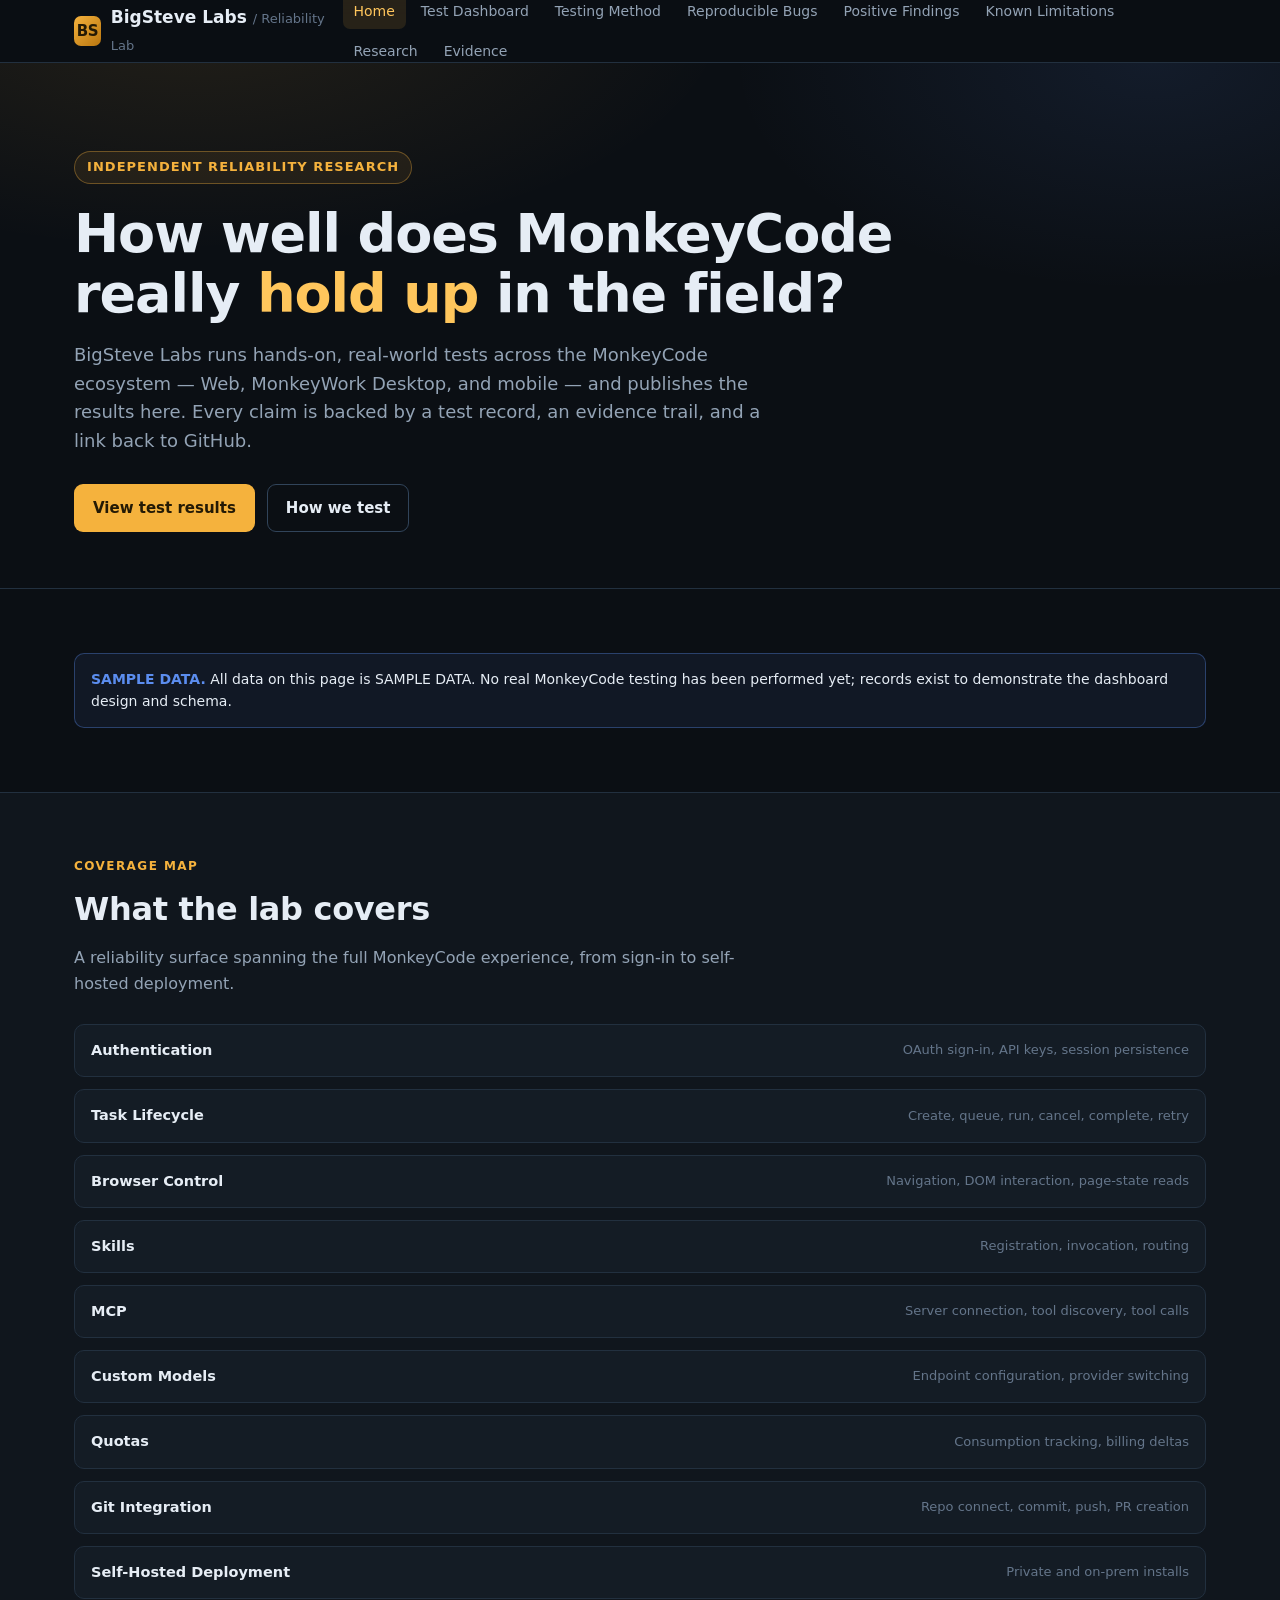
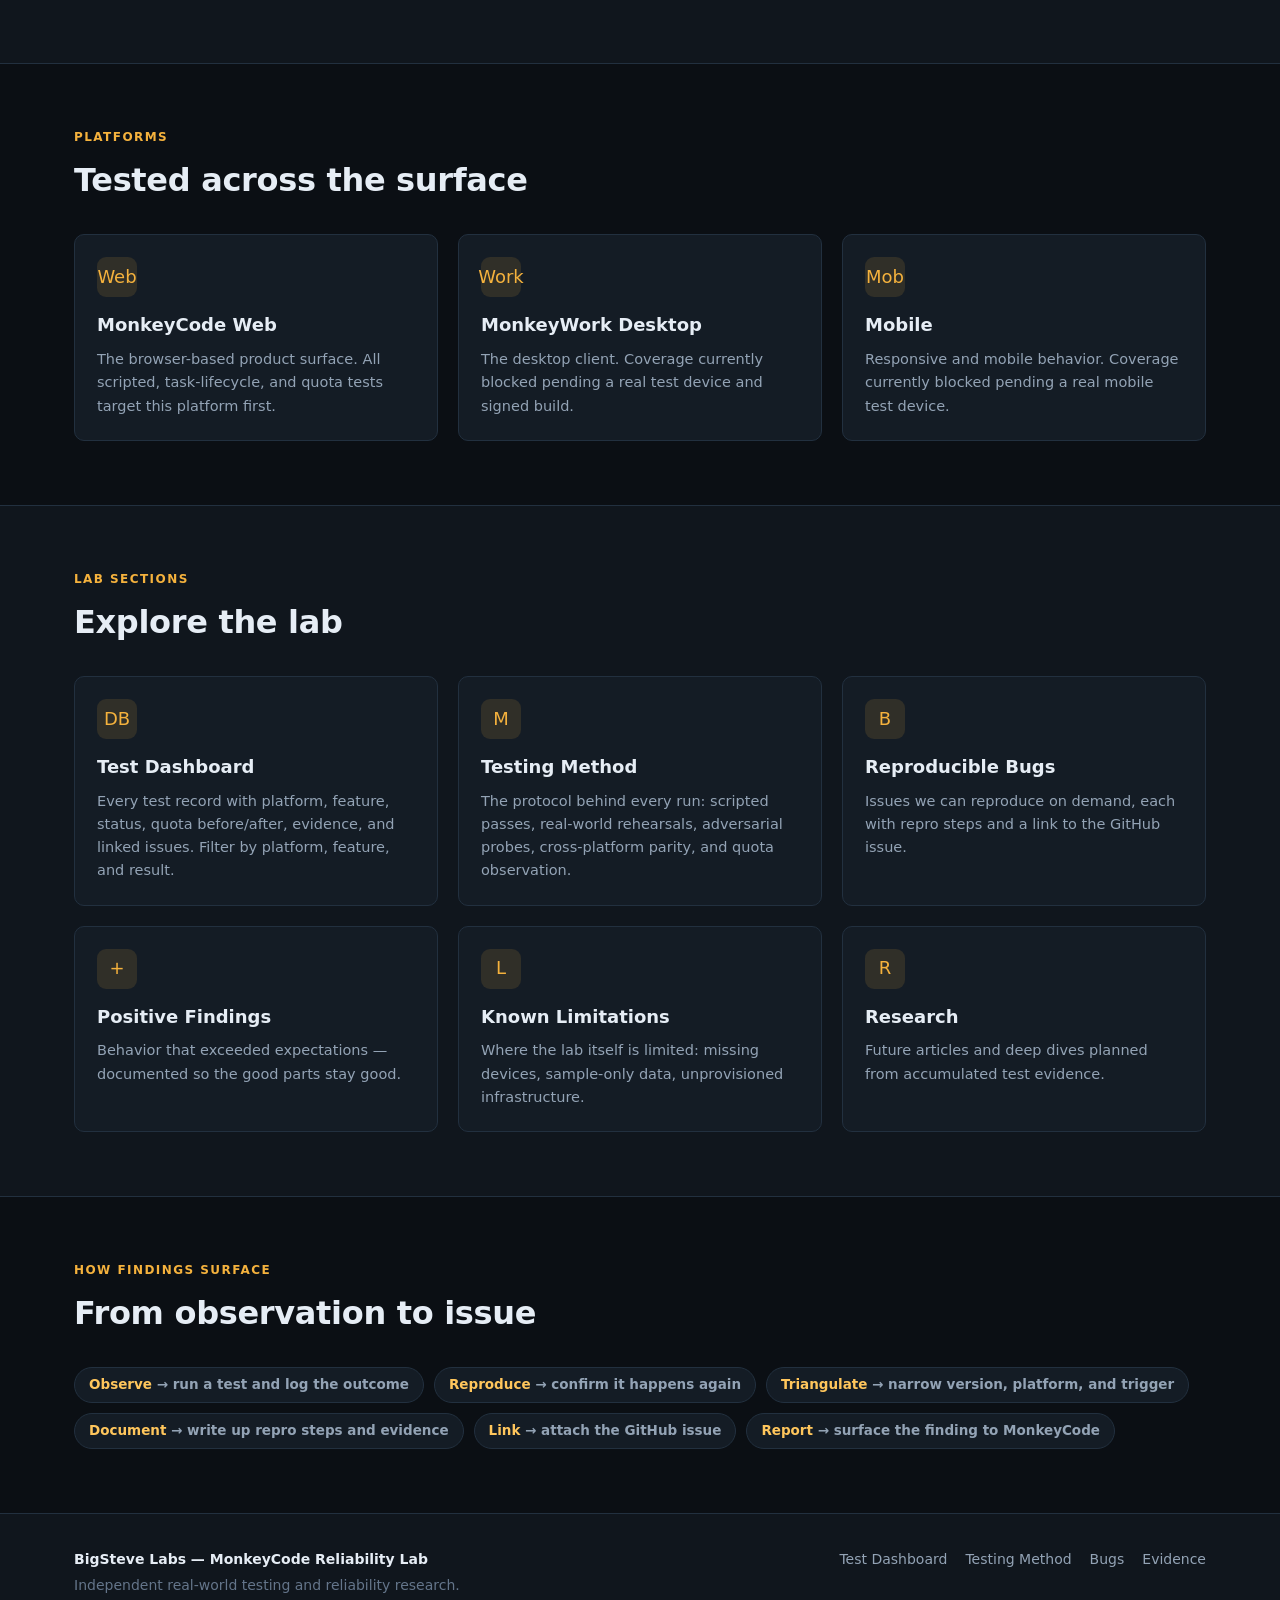
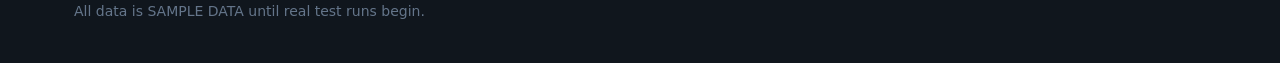
==== index.html @ b34874b9 "feat: add BigSteve Labs MonkeyCode reliability lab prototype Add the public-facing test dashboard do" ====
<!DOCTYPE html>
<html lang="en">
<head>
  <meta charset="UTF-8" />
  <meta name="viewport" content="width=device-width, initial-scale=1.0" />
  <title>BigSteve Labs — MonkeyCode Reliability Lab</title>
  <meta name="description" content="Independent real-world testing and reliability research for MonkeyCode by BigSteve Labs." />
  <link rel="icon" href="data:image/svg+xml,<svg xmlns='http://www.w3.org/2000/svg' viewBox='0 0 100 100'><rect width='100' height='100' rx='18' fill='%23f5b23d'/><text x='50' y='72' font-size='62' font-family='Arial' font-weight='bold' text-anchor='middle' fill='%23241a05'>BS</text></svg>" />
  <link rel="stylesheet" href="assets/css/style.css" />
  <script src="data/test-results.js"></script>
  <script src="assets/js/main.js"></script>
</head>
<body>

  <header class="topbar">
    <div class="topbar-inner">
      <a class="brand" href="index.html">
        <span class="brand-mark">BS</span>
        <span>BigSteve Labs <span class="brand-sub">/ Reliability Lab</span></span>
      </a>
      <button class="nav-toggle" aria-label="Toggle navigation">Menu</button>
      <nav class="nav">
        <a href="index.html" class="active">Home</a>
        <a href="dashboard.html">Test Dashboard</a>
        <a href="method.html">Testing Method</a>
        <a href="bugs.html">Reproducible Bugs</a>
        <a href="findings.html">Positive Findings</a>
        <a href="limitations.html">Known Limitations</a>
        <a href="research.html">Research</a>
        <a href="evidence.html">Evidence</a>
      </nav>
    </div>
  </header>

  <section class="hero">
    <div class="container">
      <span class="eyebrow">Independent reliability research</span>
      <h1>How well does MonkeyCode really <span class="hl">hold up</span> in the field?</h1>
      <p class="lede">
        BigSteve Labs runs hands-on, real-world tests across the MonkeyCode ecosystem —
        Web, MonkeyWork Desktop, and mobile — and publishes the results here.
        Every claim is backed by a test record, an evidence trail, and a link back to GitHub.
      </p>
      <div class="hero-actions">
        <a class="btn btn-primary" href="dashboard.html">View test results</a>
        <a class="btn btn-ghost" href="method.html">How we test</a>
      </div>
    </div>
  </section>

  <section class="section">
    <div class="container">
      <div data-sample-banner></div>
    </div>
  </section>

  <section class="section section-alt">
    <div class="container">
      <div class="section-head">
        <p class="section-kicker">Coverage map</p>
        <h2 class="section-title">What the lab covers</h2>
        <p class="section-desc">
          A reliability surface spanning the full MonkeyCode experience, from sign-in to
          self-hosted deployment.
        </p>
      </div>
      <ul class="feature-list">
        <li><span class="feat">Authentication</span><span class="cov">OAuth sign-in, API keys, session persistence</span></li>
        <li><span class="feat">Task Lifecycle</span><span class="cov">Create, queue, run, cancel, complete, retry</span></li>
        <li><span class="feat">Browser Control</span><span class="cov">Navigation, DOM interaction, page-state reads</span></li>
        <li><span class="feat">Skills</span><span class="cov">Registration, invocation, routing</span></li>
        <li><span class="feat">MCP</span><span class="cov">Server connection, tool discovery, tool calls</span></li>
        <li><span class="feat">Custom Models</span><span class="cov">Endpoint configuration, provider switching</span></li>
        <li><span class="feat">Quotas</span><span class="cov">Consumption tracking, billing deltas</span></li>
        <li><span class="feat">Git Integration</span><span class="cov">Repo connect, commit, push, PR creation</span></li>
        <li><span class="feat">Self-Hosted Deployment</span><span class="cov">Private and on-prem installs</span></li>
      </ul>
    </div>
  </section>

  <section class="section">
    <div class="container">
      <div class="section-head">
        <p class="section-kicker">Platforms</p>
        <h2 class="section-title">Tested across the surface</h2>
      </div>
      <div class="grid grid-3">
        <a class="card card-link" href="dashboard.html">
          <div class="card-icon">Web</div>
          <h3>MonkeyCode Web</h3>
          <p>The browser-based product surface. All scripted, task-lifecycle, and quota tests target this platform first.</p>
        </a>
        <a class="card card-link" href="dashboard.html">
          <div class="card-icon">Work</div>
          <h3>MonkeyWork Desktop</h3>
          <p>The desktop client. Coverage currently blocked pending a real test device and signed build.</p>
        </a>
        <a class="card card-link" href="dashboard.html">
          <div class="card-icon">Mob</div>
          <h3>Mobile</h3>
          <p>Responsive and mobile behavior. Coverage currently blocked pending a real mobile test device.</p>
        </a>
      </div>
    </div>
  </section>

  <section class="section section-alt">
    <div class="container">
      <div class="section-head">
        <p class="section-kicker">Lab sections</p>
        <h2 class="section-title">Explore the lab</h2>
      </div>
      <div class="grid grid-2">
        <a class="card card-link" href="dashboard.html">
          <div class="card-icon">DB</div>
          <h3>Test Dashboard</h3>
          <p>Every test record with platform, feature, status, quota before/after, evidence, and linked issues. Filter by platform, feature, and result.</p>
        </a>
        <a class="card card-link" href="method.html">
          <div class="card-icon">M</div>
          <h3>Testing Method</h3>
          <p>The protocol behind every run: scripted passes, real-world rehearsals, adversarial probes, cross-platform parity, and quota observation.</p>
        </a>
        <a class="card card-link" href="bugs.html">
          <div class="card-icon">B</div>
          <h3>Reproducible Bugs</h3>
          <p>Issues we can reproduce on demand, each with repro steps and a link to the GitHub issue.</p>
        </a>
        <a class="card card-link" href="findings.html">
          <div class="card-icon">+</div>
          <h3>Positive Findings</h3>
          <p>Behavior that exceeded expectations — documented so the good parts stay good.</p>
        </a>
        <a class="card card-link" href="limitations.html">
          <div class="card-icon">L</div>
          <h3>Known Limitations</h3>
          <p>Where the lab itself is limited: missing devices, sample-only data, unprovisioned infrastructure.</p>
        </a>
        <a class="card card-link" href="research.html">
          <div class="card-icon">R</div>
          <h3>Research</h3>
          <p>Future articles and deep dives planned from accumulated test evidence.</p>
        </a>
      </div>
    </div>
  </section>

  <section class="section">
    <div class="container">
      <div class="section-head">
        <p class="section-kicker">How findings surface</p>
        <h2 class="section-title">From observation to issue</h2>
      </div>
      <ol class="timeline">
        <li><b>Observe</b> &rarr; run a test and log the outcome</li>
        <li><b>Reproduce</b> &rarr; confirm it happens again</li>
        <li><b>Triangulate</b> &rarr; narrow version, platform, and trigger</li>
        <li><b>Document</b> &rarr; write up repro steps and evidence</li>
        <li><b>Link</b> &rarr; attach the GitHub issue</li>
        <li><b>Report</b> &rarr; surface the finding to MonkeyCode</li>
      </ol>
    </div>
  </section>

  <footer class="footer">
    <div class="container footer-inner">
      <div>
        <div class="labs">BigSteve Labs — MonkeyCode Reliability Lab</div>
        <div class="tagline">Independent real-world testing and reliability research.</div>
        <div class="tagline dim">All data is SAMPLE DATA until real test runs begin.</div>
      </div>
      <div class="links">
        <a href="dashboard.html">Test Dashboard</a>
        <a href="method.html">Testing Method</a>
        <a href="bugs.html">Bugs</a>
        <a href="evidence.html">Evidence</a>
      </div>
    </div>
  </footer>

</body>
</html>
---- assets/css/style.css ----
:root {
  --bg: #0b0f14;
  --bg-soft: #10161d;
  --bg-elev: #141c25;
  --bg-hover: #1a2430;
  --border: #22303f;
  --border-strong: #31445a;
  --text: #e6edf5;
  --text-muted: #93a3b5;
  --text-dim: #64758a;
  --accent: #f5b23d;
  --accent-strong: #ffc65c;
  --accent-ink: #241a05;
  --pass: #38c172;
  --fail: #e14d4d;
  --blocked: #d99a26;
  --sample: #5b8def;
  --info: #4aa3e8;
  --font: "Inter", "Segoe UI", system-ui, -apple-system, "Helvetica Neue", Arial, sans-serif;
  --mono: "JetBrains Mono", "SFMono-Regular", Consolas, "Liberation Mono", Menlo, monospace;
  --radius: 10px;
  --radius-sm: 6px;
  --shadow: 0 6px 24px rgba(0, 0, 0, 0.35);
  --maxw: 1180px;
}

* { box-sizing: border-box; }

html { scroll-behavior: smooth; }

body {
  margin: 0;
  background: var(--bg);
  color: var(--text);
  font-family: var(--font);
  font-size: 16px;
  line-height: 1.6;
  -webkit-font-smoothing: antialiased;
}

a { color: var(--accent-strong); text-decoration: none; }
a:hover { text-decoration: underline; }

.container { max-width: var(--maxw); margin: 0 auto; padding: 0 24px; }

/* ---------- Top bar ---------- */
.topbar {
  position: sticky;
  top: 0;
  z-index: 50;
  background: rgba(11, 15, 20, 0.92);
  backdrop-filter: blur(8px);
  border-bottom: 1px solid var(--border);
}

.topbar-inner {
  max-width: var(--maxw);
  margin: 0 auto;
  padding: 0 24px;
  height: 62px;
  display: flex;
  align-items: center;
  justify-content: space-between;
  gap: 16px;
}

.brand { display: flex; align-items: center; gap: 10px; font-weight: 700; font-size: 17px; color: var(--text); }
.brand:hover { text-decoration: none; }

.brand-mark {
  width: 30px; height: 30px; border-radius: 7px;
  background: linear-gradient(135deg, var(--accent), #b9760f);
  color: var(--accent-ink);
  display: inline-flex; align-items: center; justify-content: center;
  font-weight: 800; font-size: 15px; letter-spacing: -0.5px;
}

.brand-sub { color: var(--text-dim); font-weight: 500; font-size: 13px; }

.nav { display: flex; gap: 4px; flex-wrap: wrap; align-items: center; }

.nav a {
  color: var(--text-muted);
  font-size: 14px;
  font-weight: 500;
  padding: 7px 11px;
  border-radius: 7px;
  transition: background 0.15s, color 0.15s;
}
.nav a:hover { color: var(--text); background: var(--bg-hover); text-decoration: none; }
.nav a.active { color: var(--accent-strong); background: rgba(245, 178, 61, 0.12); }

.nav-toggle {
  display: none;
  background: none; border: 1px solid var(--border); color: var(--text);
  border-radius: 7px; padding: 6px 10px; font-size: 16px; cursor: pointer;
}

/* ---------- Hero ---------- */
.hero {
  padding: 88px 0 56px;
  border-bottom: 1px solid var(--border);
  background:
    radial-gradient(900px 400px at 15% -10%, rgba(245, 178, 61, 0.10), transparent 60%),
    radial-gradient(700px 380px at 90% 0%, rgba(91, 141, 239, 0.10), transparent 60%);
}

.hero .eyebrow {
  display: inline-flex; align-items: center; gap: 8px;
  font-size: 13px; font-weight: 600; letter-spacing: 0.08em; text-transform: uppercase;
  color: var(--accent); border: 1px solid rgba(245, 178, 61, 0.35);
  padding: 5px 12px; border-radius: 999px; background: rgba(245, 178, 61, 0.08);
}

.hero h1 {
  font-size: clamp(34px, 5vw, 54px);
  line-height: 1.12;
  margin: 20px 0 16px;
  font-weight: 800;
  letter-spacing: -0.02em;
  max-width: 22ch;
}

.hero h1 .hl { color: var(--accent-strong); }

.hero p.lede {
  font-size: 18px;
  color: var(--text-muted);
  max-width: 62ch;
  margin: 0 0 28px;
}

.hero-actions { display: flex; gap: 12px; flex-wrap: wrap; align-items: center; }

/* ---------- Buttons ---------- */
.btn {
  display: inline-flex; align-items: center; gap: 8px;
  font-family: var(--font); font-size: 15px; font-weight: 600;
  padding: 11px 18px; border-radius: 9px; cursor: pointer;
  border: 1px solid transparent; transition: all 0.15s;
}
.btn-primary { background: var(--accent); color: var(--accent-ink); }
.btn-primary:hover { background: var(--accent-strong); text-decoration: none; }
.btn-ghost { background: transparent; color: var(--text); border-color: var(--border-strong); }
.btn-ghost:hover { border-color: var(--accent); color: var(--accent-strong); text-decoration: none; background: rgba(245, 178, 61, 0.06); }

/* ---------- Sections ---------- */
.section { padding: 64px 0; }
.section-alt { background: var(--bg-soft); border-top: 1px solid var(--border); border-bottom: 1px solid var(--border); }

.section-head { margin-bottom: 28px; }
.section-kicker {
  font-size: 12px; font-weight: 700; letter-spacing: 0.12em; text-transform: uppercase;
  color: var(--accent); margin: 0 0 8px;
}
.section-title { font-size: clamp(24px, 3vw, 32px); margin: 0 0 10px; letter-spacing: -0.01em; }
.section-desc { color: var(--text-muted); margin: 0; max-width: 70ch; }

/* ---------- Grids ---------- */
.grid { display: grid; gap: 20px; }
.grid-2 { grid-template-columns: repeat(auto-fit, minmax(300px, 1fr)); }
.grid-3 { grid-template-columns: repeat(auto-fit, minmax(240px, 1fr)); }
.grid-4 { grid-template-columns: repeat(auto-fit, minmax(200px, 1fr)); }

/* ---------- Cards ---------- */
.card {
  background: var(--bg-elev);
  border: 1px solid var(--border);
  border-radius: var(--radius);
  padding: 22px;
  transition: border-color 0.15s, transform 0.15s;
}
.card:hover { border-color: var(--border-strong); }
.card-link { display: block; color: inherit; }
.card-link:hover { text-decoration: none; border-color: var(--accent); transform: translateY(-2px); }

.card h3 { margin: 0 0 8px; font-size: 18px; }
.card p { margin: 0; color: var(--text-muted); font-size: 14.5px; }

.card-icon {
  width: 40px; height: 40px; border-radius: 9px; margin-bottom: 14px;
  display: flex; align-items: center; justify-content: center;
  font-size: 18px; background: rgba(245, 178, 61, 0.12); color: var(--accent);
}

/* ---------- Stat strip ---------- */
.stats { display: grid; grid-template-columns: repeat(auto-fit, minmax(150px, 1fr)); gap: 16px; }
.stat {
  background: var(--bg-elev); border: 1px solid var(--border); border-radius: var(--radius);
  padding: 18px 20px;
}
.stat .value { font-size: 28px; font-weight: 800; letter-spacing: -0.02em; }
.stat .label { color: var(--text-dim); font-size: 13px; margin-top: 2px; }
.stat .value.pass { color: var(--pass); }
.stat .value.fail { color: var(--fail); }
.stat .value.blocked { color: var(--blocked); }

/* ---------- Badges ---------- */
.badge {
  display: inline-flex; align-items: center; gap: 6px;
  font-size: 12px; font-weight: 700; letter-spacing: 0.02em;
  padding: 3px 9px; border-radius: 999px; border: 1px solid transparent;
  white-space: nowrap;
}
.badge-pass { color: var(--pass); background: rgba(56, 193, 114, 0.12); border-color: rgba(56, 193, 114, 0.35); }
.badge-fail { color: var(--fail); background: rgba(225, 77, 77, 0.12); border-color: rgba(225, 77, 77, 0.35); }
.badge-blocked { color: var(--blocked); background: rgba(217, 154, 38, 0.12); border-color: rgba(217, 154, 38, 0.35); }
.badge-sample { color: var(--sample); background: rgba(91, 141, 239, 0.10); border-color: rgba(91, 141, 239, 0.40); }
.badge-muted { color: var(--text-muted); background: var(--bg-hover); border-color: var(--border); }
.badge-planned { color: var(--info); background: rgba(74, 163, 232, 0.12); border-color: rgba(74, 163, 232, 0.35); }
.badge-unconfirmed { color: var(--blocked); background: rgba(217, 154, 38, 0.10); border-color: rgba(217, 154, 38, 0.35); }

.chip {
  display: inline-block; font-size: 12.5px; font-weight: 500; color: var(--text-muted);
  background: var(--bg-hover); border: 1px solid var(--border); border-radius: 999px;
  padding: 2px 10px;
}

/* ---------- Alerts / banners ---------- */
.banner {
  display: flex; gap: 12px; align-items: flex-start;
  background: rgba(91, 141, 239, 0.08);
  border: 1px solid rgba(91, 141, 239, 0.35);
  color: var(--text);
  border-radius: var(--radius);
  padding: 14px 16px;
  font-size: 14px;
}
.banner strong { color: var(--sample); }
.banner.warn { background: rgba(217, 154, 38, 0.08); border-color: rgba(217, 154, 38, 0.4); }
.banner.warn strong { color: var(--blocked); }

/* ---------- Table ---------- */
.table-wrap { overflow-x: auto; border: 1px solid var(--border); border-radius: var(--radius); background: var(--bg-elev); }
table { width: 100%; border-collapse: collapse; font-size: 14px; min-width: 760px; }
th {
  text-align: left; font-size: 12px; text-transform: uppercase; letter-spacing: 0.06em;
  color: var(--text-dim); padding: 12px 14px; border-bottom: 1px solid var(--border); background: var(--bg-soft);
  white-space: nowrap;
}
td { padding: 12px 14px; border-bottom: 1px solid var(--border); vertical-align: top; }
tr:last-child td { border-bottom: none; }
tr:hover td { background: rgba(255, 255, 255, 0.015); }
td.mono { font-family: var(--mono); font-size: 13px; }

/* ---------- Filters ---------- */
.filters {
  display: flex; flex-wrap: wrap; gap: 14px; align-items: flex-end;
  padding: 18px; border: 1px solid var(--border); border-radius: var(--radius);
  background: var(--bg-elev); margin-bottom: 22px;
}
.filter-group { display: flex; flex-direction: column; gap: 6px; min-width: 170px; }
.filter-group label { font-size: 12px; font-weight: 600; letter-spacing: 0.05em; text-transform: uppercase; color: var(--text-dim); }
select, input[type="search"] {
  font-family: var(--font); font-size: 14px; color: var(--text);
  background: var(--bg); border: 1px solid var(--border-strong); border-radius: 8px;
  padding: 9px 11px; outline: none; width: 100%;
}
select:focus, input[type="search"]:focus { border-color: var(--accent); }
.filter-reset {
  margin-left: auto; background: none; border: 1px solid var(--border-strong); color: var(--text-muted);
  border-radius: 8px; padding: 9px 14px; font-size: 14px; cursor: pointer;
}
.filter-reset:hover { color: var(--text); border-color: var(--accent); }

.results-meta { display: flex; justify-content: space-between; align-items: center; flex-wrap: wrap; gap: 10px; margin-bottom: 14px; color: var(--text-dim); font-size: 14px; }

/* ---------- Record cards (dashboard) ---------- */
.record-list { display: grid; gap: 16px; }
.record {
  background: var(--bg-elev); border: 1px solid var(--border); border-radius: var(--radius);
  padding: 18px 20px;
}
.record-head { display: flex; align-items: flex-start; justify-content: space-between; gap: 14px; flex-wrap: wrap; margin-bottom: 12px; }
.record-title { display: flex; align-items: center; gap: 10px; flex-wrap: wrap; }
.record-title .id { font-family: var(--mono); color: var(--text-dim); font-size: 13px; }
.record-title h3 { margin: 0; font-size: 16px; }
.record-meta { display: flex; flex-wrap: wrap; gap: 8px; margin-bottom: 12px; }
.record-fields { display: grid; grid-template-columns: repeat(auto-fit, minmax(220px, 1fr)); gap: 12px 18px; }
.field .k { font-size: 11px; font-weight: 700; letter-spacing: 0.06em; text-transform: uppercase; color: var(--text-dim); margin-bottom: 2px; }
.field .v { font-size: 14px; color: var(--text); }
.field .v.muted { color: var(--text-muted); font-style: italic; }
.field .v.mono { font-family: var(--mono); font-size: 13px; }
.record-notes { margin-top: 14px; padding-top: 12px; border-top: 1px dashed var(--border); color: var(--text-muted); font-size: 13.5px; }

/* ---------- Method list ---------- */
.method { display: flex; gap: 18px; padding: 22px; border: 1px solid var(--border); border-radius: var(--radius); background: var(--bg-elev); }
.method .num { font-family: var(--mono); color: var(--accent); font-weight: 700; font-size: 15px; min-width: 44px; }
.method h3 { margin: 0 0 6px; font-size: 18px; }
.method .summary { color: var(--text-muted); margin: 0 0 12px; }
.method ol { margin: 0; padding-left: 20px; color: var(--text-muted); font-size: 14px; }
.method ol li { margin-bottom: 4px; }

/* ---------- Timeline ---------- */
.timeline { list-style: none; margin: 0; padding: 0; display: flex; flex-wrap: wrap; gap: 10px; }
.timeline li {
  background: var(--bg-elev); border: 1px solid var(--border); border-radius: 999px;
  padding: 6px 14px; font-size: 13.5px; font-weight: 600; color: var(--text-muted);
}
.timeline li b { color: var(--accent-strong); font-weight: 700; }

/* ---------- Empty state ---------- */
.empty {
  text-align: center; padding: 48px 24px; border: 1px dashed var(--border-strong);
  border-radius: var(--radius); color: var(--text-muted);
}
.empty h3 { color: var(--text); margin: 0 0 6px; }
.empty p { margin: 0 0 16px; max-width: 52ch; margin-inline: auto; }

/* ---------- Feature list ---------- */
.feature-list { list-style: none; margin: 0; padding: 0; display: grid; gap: 12px; }
.feature-list li {
  display: flex; justify-content: space-between; align-items: center; gap: 12px;
  padding: 14px 16px; background: var(--bg-elev); border: 1px solid var(--border);
  border-radius: var(--radius); font-size: 14.5px;
}
.feature-list .feat { font-weight: 600; }
.feature-list .cov { color: var(--text-dim); font-size: 13px; }

/* ---------- Placeholder tiles ---------- */
.ph-tile {
  border: 1px dashed var(--border-strong); border-radius: var(--radius);
  background: var(--bg-soft); padding: 22px;
  min-height: 150px; display: flex; flex-direction: column; gap: 8px;
  color: var(--text-muted);
}
.ph-tile .ph-badge { align-self: flex-start; }
.ph-tile h4 { margin: 0; color: var(--text); font-size: 16px; }
.ph-tile p { margin: 0; font-size: 14px; }

/* ---------- Footer ---------- */
.footer {
  border-top: 1px solid var(--border); background: var(--bg-soft);
  padding: 34px 0 40px; color: var(--text-dim); font-size: 14px;
}
.footer-inner { display: flex; justify-content: space-between; gap: 20px; flex-wrap: wrap; }
.footer .labs { font-weight: 700; color: var(--text); }
.footer .tagline { margin-top: 4px; }
.footer .links { display: flex; gap: 18px; flex-wrap: wrap; }
.footer .links a { color: var(--text-muted); }
.footer .links a:hover { color: var(--text); }

/* ---------- Page header ---------- */
.page-head { padding: 56px 0 36px; border-bottom: 1px solid var(--border); }
.page-head h1 { font-size: clamp(28px, 4vw, 40px); margin: 10px 0 12px; letter-spacing: -0.02em; }
.page-head p { color: var(--text-muted); max-width: 70ch; margin: 0; }

.crumbs { display: flex; gap: 8px; font-size: 13px; color: var(--text-dim); }
.crumbs a { color: var(--text-dim); }
.crumbs a:hover { color: var(--accent-strong); }

/* ---------- Misc ---------- */
.mono { font-family: var(--mono); }
.muted { color: var(--text-muted); }
.dim { color: var(--text-dim); }
.hidden { display: none !important; }
.mt-0 { margin-top: 0; }
.stack { display: flex; flex-direction: column; gap: 14px; }

@media (max-width: 900px) {
  .nav { position: fixed; top: 62px; left: 0; right: 0; background: var(--bg); border-bottom: 1px solid var(--border); flex-direction: column; align-items: stretch; padding: 12px 20px; gap: 4px; display: none; }
  .nav.open { display: flex; }
  .nav-toggle { display: inline-flex; }
  .hero { padding: 56px 0 40px; }
  .section { padding: 44px 0; }
}
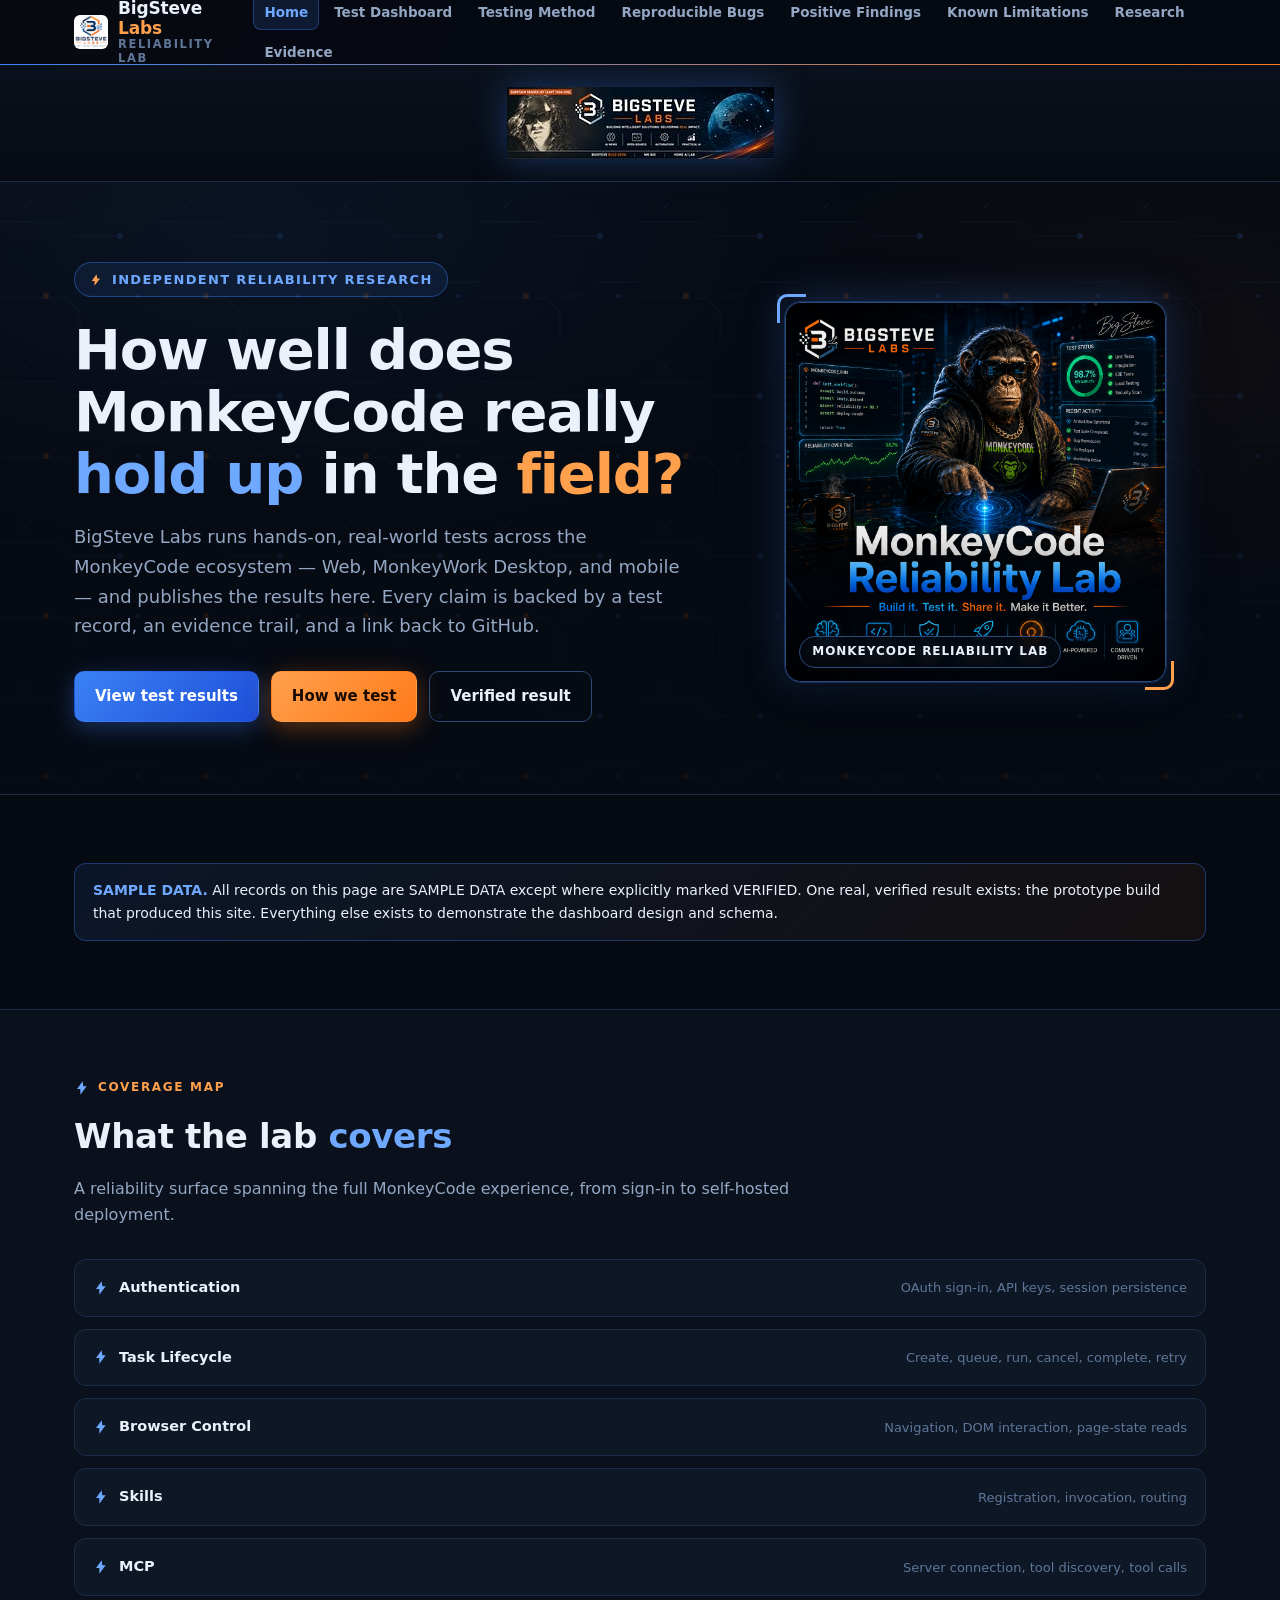
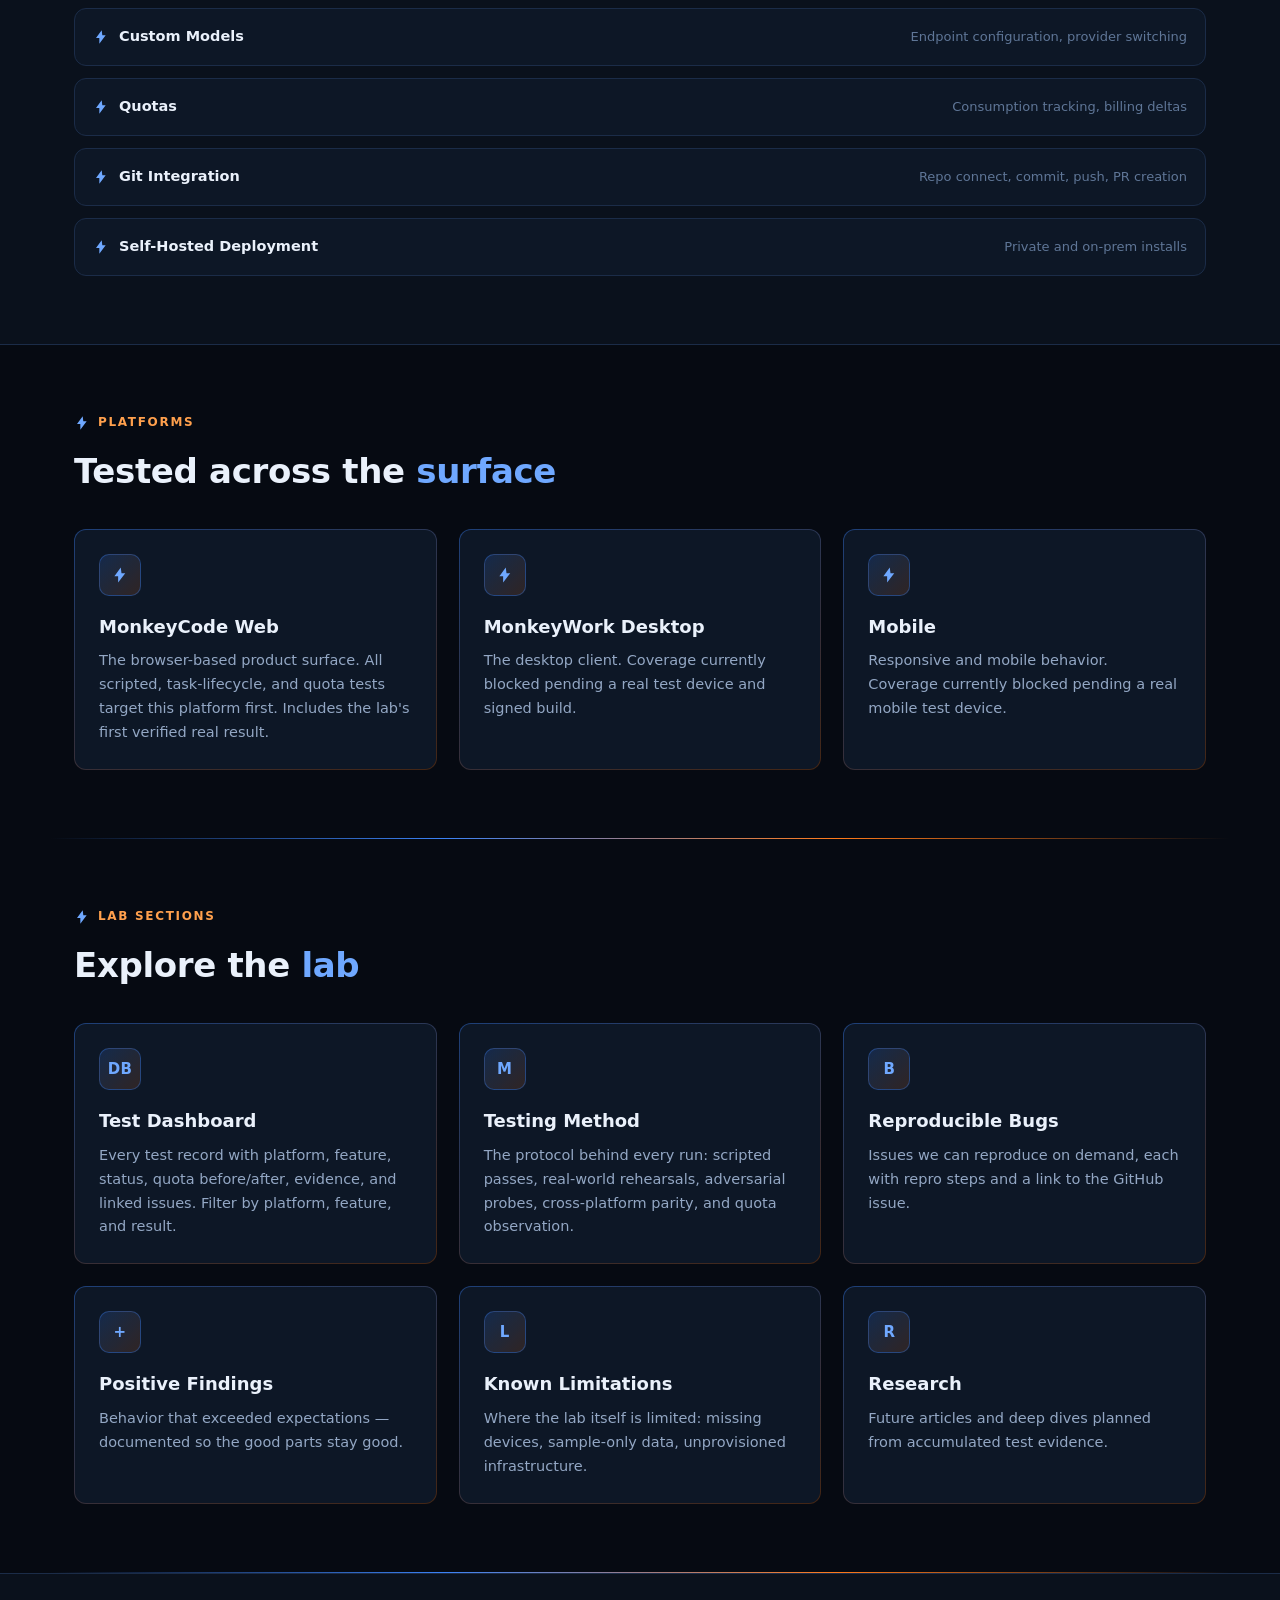
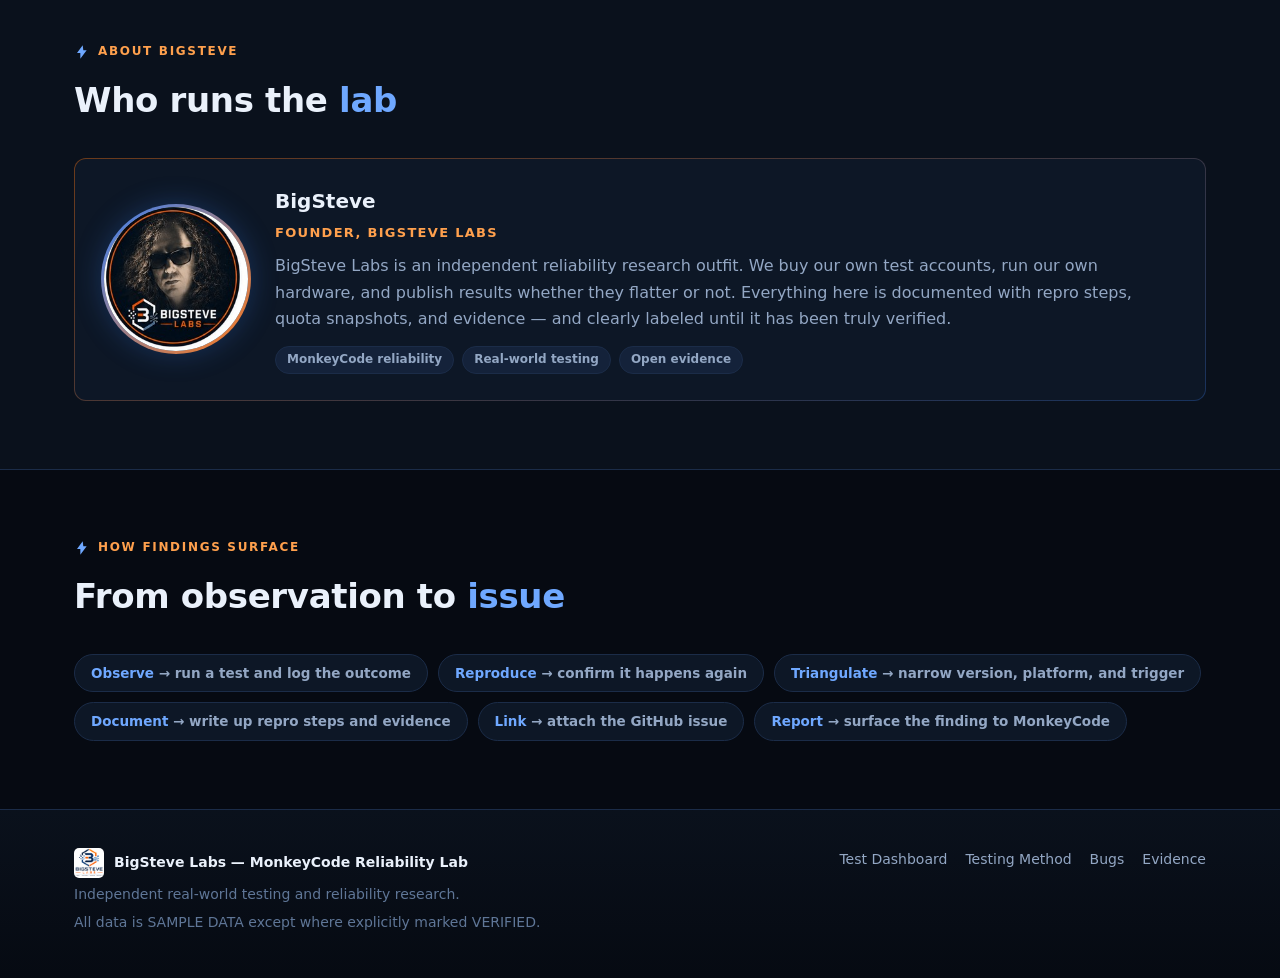
==== commit 5eb0f76b: "feat: premium BigSteve Labs x MonkeyCode branded redesign Redesign the reliability lab around the Bi" ====
--- a/index.html
+++ b/index.html
@@ -5,7 +5,7 @@
   <meta name="viewport" content="width=device-width, initial-scale=1.0" />
   <title>BigSteve Labs — MonkeyCode Reliability Lab</title>
   <meta name="description" content="Independent real-world testing and reliability research for MonkeyCode by BigSteve Labs." />
-  <link rel="icon" href="data:image/svg+xml,<svg xmlns='http://www.w3.org/2000/svg' viewBox='0 0 100 100'><rect width='100' height='100' rx='18' fill='%23f5b23d'/><text x='50' y='72' font-size='62' font-family='Arial' font-weight='bold' text-anchor='middle' fill='%23241a05'>BS</text></svg>" />
+  <link rel="icon" href="assets/images/pic%205.png" />
   <link rel="stylesheet" href="assets/css/style.css" />
   <script src="data/test-results.js"></script>
   <script src="assets/js/main.js"></script>
@@ -15,8 +15,11 @@
   <header class="topbar">
     <div class="topbar-inner">
       <a class="brand" href="index.html">
-        <span class="brand-mark">BS</span>
-        <span>BigSteve Labs <span class="brand-sub">/ Reliability Lab</span></span>
+        <img class="brand-logo" src="assets/images/pic%205.png" alt="BigSteve Labs logo" />
+        <span class="brand-name">
+          <span class="l1">BigSteve <em>Labs</em></span>
+          <span class="l2">Reliability Lab</span>
+        </span>
       </a>
       <button class="nav-toggle" aria-label="Toggle navigation">Menu</button>
       <nav class="nav">
@@ -32,19 +35,30 @@
     </div>
   </header>
 
+  <section class="banner-strip">
+    <img src="assets/images/pic%206.jpg" alt="BigSteve Labs banner" />
+  </section>
+
   <section class="hero">
-    <div class="container">
-      <span class="eyebrow">Independent reliability research</span>
-      <h1>How well does MonkeyCode really <span class="hl">hold up</span> in the field?</h1>
-      <p class="lede">
-        BigSteve Labs runs hands-on, real-world tests across the MonkeyCode ecosystem —
-        Web, MonkeyWork Desktop, and mobile — and publishes the results here.
-        Every claim is backed by a test record, an evidence trail, and a link back to GitHub.
-      </p>
-      <div class="hero-actions">
-        <a class="btn btn-primary" href="dashboard.html">View test results</a>
-        <a class="btn btn-ghost" href="method.html">How we test</a>
-      </div>
+    <div class="container hero-split">
+      <div>
+        <span class="eyebrow"><svg class="bolt" viewBox="0 0 24 24" aria-hidden="true"><path d="M13 2 4.5 13.5h5L9.5 22 19 9.5h-5L13 2Z"/></svg> Independent reliability research</span>
+        <h1>How well does MonkeyCode really <span class="hl">hold up</span> in the <span class="hl2">field?</span></h1>
+        <p class="lede">
+          BigSteve Labs runs hands-on, real-world tests across the MonkeyCode ecosystem —
+          Web, MonkeyWork Desktop, and mobile — and publishes the results here.
+          Every claim is backed by a test record, an evidence trail, and a link back to GitHub.
+        </p>
+        <div class="hero-actions">
+          <a class="btn btn-primary" href="dashboard.html">View test results</a>
+          <a class="btn btn-orange" href="method.html">How we test</a>
+          <a class="btn btn-ghost" href="findings.html">Verified result</a>
+        </div>
+      </div>
+      <figure class="hero-visual">
+        <img src="assets/images/pic%202.png" alt="MonkeyCode Reliability Lab hero artwork" />
+        <figcaption>MonkeyCode Reliability Lab</figcaption>
+      </figure>
     </div>
   </section>
 
@@ -57,23 +71,23 @@
   <section class="section section-alt">
     <div class="container">
       <div class="section-head">
-        <p class="section-kicker">Coverage map</p>
-        <h2 class="section-title">What the lab covers</h2>
+        <p class="section-kicker"><svg class="bolt" viewBox="0 0 24 24" aria-hidden="true"><path d="M13 2 4.5 13.5h5L9.5 22 19 9.5h-5L13 2Z"/></svg> Coverage map</p>
+        <h2 class="section-title">What the lab <span class="accent">covers</span></h2>
         <p class="section-desc">
           A reliability surface spanning the full MonkeyCode experience, from sign-in to
           self-hosted deployment.
         </p>
       </div>
       <ul class="feature-list">
-        <li><span class="feat">Authentication</span><span class="cov">OAuth sign-in, API keys, session persistence</span></li>
-        <li><span class="feat">Task Lifecycle</span><span class="cov">Create, queue, run, cancel, complete, retry</span></li>
-        <li><span class="feat">Browser Control</span><span class="cov">Navigation, DOM interaction, page-state reads</span></li>
-        <li><span class="feat">Skills</span><span class="cov">Registration, invocation, routing</span></li>
-        <li><span class="feat">MCP</span><span class="cov">Server connection, tool discovery, tool calls</span></li>
-        <li><span class="feat">Custom Models</span><span class="cov">Endpoint configuration, provider switching</span></li>
-        <li><span class="feat">Quotas</span><span class="cov">Consumption tracking, billing deltas</span></li>
-        <li><span class="feat">Git Integration</span><span class="cov">Repo connect, commit, push, PR creation</span></li>
-        <li><span class="feat">Self-Hosted Deployment</span><span class="cov">Private and on-prem installs</span></li>
+        <li><span class="feat"><svg class="bolt" viewBox="0 0 24 24" aria-hidden="true"><path d="M13 2 4.5 13.5h5L9.5 22 19 9.5h-5L13 2Z"/></svg>Authentication</span><span class="cov">OAuth sign-in, API keys, session persistence</span></li>
+        <li><span class="feat"><svg class="bolt" viewBox="0 0 24 24" aria-hidden="true"><path d="M13 2 4.5 13.5h5L9.5 22 19 9.5h-5L13 2Z"/></svg>Task Lifecycle</span><span class="cov">Create, queue, run, cancel, complete, retry</span></li>
+        <li><span class="feat"><svg class="bolt" viewBox="0 0 24 24" aria-hidden="true"><path d="M13 2 4.5 13.5h5L9.5 22 19 9.5h-5L13 2Z"/></svg>Browser Control</span><span class="cov">Navigation, DOM interaction, page-state reads</span></li>
+        <li><span class="feat"><svg class="bolt" viewBox="0 0 24 24" aria-hidden="true"><path d="M13 2 4.5 13.5h5L9.5 22 19 9.5h-5L13 2Z"/></svg>Skills</span><span class="cov">Registration, invocation, routing</span></li>
+        <li><span class="feat"><svg class="bolt" viewBox="0 0 24 24" aria-hidden="true"><path d="M13 2 4.5 13.5h5L9.5 22 19 9.5h-5L13 2Z"/></svg>MCP</span><span class="cov">Server connection, tool discovery, tool calls</span></li>
+        <li><span class="feat"><svg class="bolt" viewBox="0 0 24 24" aria-hidden="true"><path d="M13 2 4.5 13.5h5L9.5 22 19 9.5h-5L13 2Z"/></svg>Custom Models</span><span class="cov">Endpoint configuration, provider switching</span></li>
+        <li><span class="feat"><svg class="bolt" viewBox="0 0 24 24" aria-hidden="true"><path d="M13 2 4.5 13.5h5L9.5 22 19 9.5h-5L13 2Z"/></svg>Quotas</span><span class="cov">Consumption tracking, billing deltas</span></li>
+        <li><span class="feat"><svg class="bolt" viewBox="0 0 24 24" aria-hidden="true"><path d="M13 2 4.5 13.5h5L9.5 22 19 9.5h-5L13 2Z"/></svg>Git Integration</span><span class="cov">Repo connect, commit, push, PR creation</span></li>
+        <li><span class="feat"><svg class="bolt" viewBox="0 0 24 24" aria-hidden="true"><path d="M13 2 4.5 13.5h5L9.5 22 19 9.5h-5L13 2Z"/></svg>Self-Hosted Deployment</span><span class="cov">Private and on-prem installs</span></li>
       </ul>
     </div>
   </section>
@@ -81,22 +95,22 @@
   <section class="section">
     <div class="container">
       <div class="section-head">
-        <p class="section-kicker">Platforms</p>
-        <h2 class="section-title">Tested across the surface</h2>
+        <p class="section-kicker"><svg class="bolt" viewBox="0 0 24 24" aria-hidden="true"><path d="M13 2 4.5 13.5h5L9.5 22 19 9.5h-5L13 2Z"/></svg> Platforms</p>
+        <h2 class="section-title">Tested across the <span class="accent">surface</span></h2>
       </div>
       <div class="grid grid-3">
         <a class="card card-link" href="dashboard.html">
-          <div class="card-icon">Web</div>
+          <div class="card-icon"><svg class="bolt" viewBox="0 0 24 24" aria-hidden="true"><path d="M13 2 4.5 13.5h5L9.5 22 19 9.5h-5L13 2Z"/></svg></div>
           <h3>MonkeyCode Web</h3>
-          <p>The browser-based product surface. All scripted, task-lifecycle, and quota tests target this platform first.</p>
-        </a>
-        <a class="card card-link" href="dashboard.html">
-          <div class="card-icon">Work</div>
+          <p>The browser-based product surface. All scripted, task-lifecycle, and quota tests target this platform first. Includes the lab's first verified real result.</p>
+        </a>
+        <a class="card card-link" href="dashboard.html">
+          <div class="card-icon"><svg class="bolt" viewBox="0 0 24 24" aria-hidden="true"><path d="M13 2 4.5 13.5h5L9.5 22 19 9.5h-5L13 2Z"/></svg></div>
           <h3>MonkeyWork Desktop</h3>
           <p>The desktop client. Coverage currently blocked pending a real test device and signed build.</p>
         </a>
         <a class="card card-link" href="dashboard.html">
-          <div class="card-icon">Mob</div>
+          <div class="card-icon"><svg class="bolt" viewBox="0 0 24 24" aria-hidden="true"><path d="M13 2 4.5 13.5h5L9.5 22 19 9.5h-5L13 2Z"/></svg></div>
           <h3>Mobile</h3>
           <p>Responsive and mobile behavior. Coverage currently blocked pending a real mobile test device.</p>
         </a>
@@ -104,11 +118,13 @@
     </div>
   </section>
 
-  <section class="section section-alt">
-    <div class="container">
-      <div class="section-head">
-        <p class="section-kicker">Lab sections</p>
-        <h2 class="section-title">Explore the lab</h2>
+  <div class="divider"></div>
+
+  <section class="section">
+    <div class="container">
+      <div class="section-head">
+        <p class="section-kicker"><svg class="bolt" viewBox="0 0 24 24" aria-hidden="true"><path d="M13 2 4.5 13.5h5L9.5 22 19 9.5h-5L13 2Z"/></svg> Lab sections</p>
+        <h2 class="section-title">Explore the <span class="accent">lab</span></h2>
       </div>
       <div class="grid grid-2">
         <a class="card card-link" href="dashboard.html">
@@ -145,11 +161,40 @@
     </div>
   </section>
 
-  <section class="section">
-    <div class="container">
-      <div class="section-head">
-        <p class="section-kicker">How findings surface</p>
-        <h2 class="section-title">From observation to issue</h2>
+  <div class="divider"></div>
+
+  <section class="section section-alt">
+    <div class="container">
+      <div class="section-head">
+        <p class="section-kicker"><svg class="bolt" viewBox="0 0 24 24" aria-hidden="true"><path d="M13 2 4.5 13.5h5L9.5 22 19 9.5h-5L13 2Z"/></svg> About BigSteve</p>
+        <h2 class="section-title">Who runs the <span class="accent">lab</span></h2>
+      </div>
+      <div class="profile-card">
+        <img class="profile-avatar" src="assets/images/pic%207.jpg" alt="BigSteve portrait" />
+        <div>
+          <h3>BigSteve</h3>
+          <div class="role">Founder, BigSteve Labs</div>
+          <p>
+            BigSteve Labs is an independent reliability research outfit. We buy our own
+            test accounts, run our own hardware, and publish results whether they flatter
+            or not. Everything here is documented with repro steps, quota snapshots, and
+            evidence — and clearly labeled until it has been truly verified.
+          </p>
+          <div class="tags">
+            <span class="chip">MonkeyCode reliability</span>
+            <span class="chip">Real-world testing</span>
+            <span class="chip">Open evidence</span>
+          </div>
+        </div>
+      </div>
+    </div>
+  </section>
+
+  <section class="section">
+    <div class="container">
+      <div class="section-head">
+        <p class="section-kicker"><svg class="bolt" viewBox="0 0 24 24" aria-hidden="true"><path d="M13 2 4.5 13.5h5L9.5 22 19 9.5h-5L13 2Z"/></svg> How findings surface</p>
+        <h2 class="section-title">From observation to <span class="accent">issue</span></h2>
       </div>
       <ol class="timeline">
         <li><b>Observe</b> &rarr; run a test and log the outcome</li>
@@ -165,9 +210,9 @@
   <footer class="footer">
     <div class="container footer-inner">
       <div>
-        <div class="labs">BigSteve Labs — MonkeyCode Reliability Lab</div>
+        <div class="labs"><img src="assets/images/pic%205.png" alt="BigSteve Labs logo" /> BigSteve Labs — MonkeyCode Reliability Lab</div>
         <div class="tagline">Independent real-world testing and reliability research.</div>
-        <div class="tagline dim">All data is SAMPLE DATA until real test runs begin.</div>
+        <div class="tagline dim">All data is SAMPLE DATA except where explicitly marked VERIFIED.</div>
       </div>
       <div class="links">
         <a href="dashboard.html">Test Dashboard</a>
--- a/assets/css/style.css
+++ b/assets/css/style.css
@@ -1,27 +1,37 @@
 :root {
-  --bg: #0b0f14;
-  --bg-soft: #10161d;
-  --bg-elev: #141c25;
-  --bg-hover: #1a2430;
-  --border: #22303f;
-  --border-strong: #31445a;
-  --text: #e6edf5;
-  --text-muted: #93a3b5;
-  --text-dim: #64758a;
-  --accent: #f5b23d;
-  --accent-strong: #ffc65c;
-  --accent-ink: #241a05;
-  --pass: #38c172;
-  --fail: #e14d4d;
-  --blocked: #d99a26;
-  --sample: #5b8def;
-  --info: #4aa3e8;
+  --bg: #060a12;
+  --bg-soft: #0a111c;
+  --bg-elev: #0d1726;
+  --bg-hover: #14223a;
+  --border: #1b2c48;
+  --border-strong: #2b4a78;
+  --text: #eaf1fb;
+  --text-muted: #93a7c4;
+  --text-dim: #5f7697;
+
+  --blue: #3b82f6;
+  --blue-bright: #6fa8ff;
+  --blue-deep: #1d4ed8;
+  --blue-glow: rgba(59, 130, 246, 0.35);
+  --orange: #ff7a1a;
+  --orange-bright: #ffa04d;
+  --orange-glow: rgba(255, 122, 26, 0.35);
+  --green: #34d399;
+  --green-glow: rgba(52, 211, 153, 0.30);
+
+  --pass: #34d399;
+  --fail: #f0564f;
+  --blocked: #f5b23d;
+  --sample: #6fa8ff;
+  --real: #34d399;
+
   --font: "Inter", "Segoe UI", system-ui, -apple-system, "Helvetica Neue", Arial, sans-serif;
   --mono: "JetBrains Mono", "SFMono-Regular", Consolas, "Liberation Mono", Menlo, monospace;
-  --radius: 10px;
-  --radius-sm: 6px;
-  --shadow: 0 6px 24px rgba(0, 0, 0, 0.35);
+  --radius: 12px;
+  --radius-sm: 8px;
+  --shadow: 0 12px 40px rgba(0, 0, 0, 0.45);
   --maxw: 1180px;
+  --circuit: url("data:image/svg+xml,%3Csvg xmlns='http://www.w3.org/2000/svg' width='160' height='160' viewBox='0 0 160 160'%3E%3Cg fill='none' stroke='%232b4a78' stroke-width='1' opacity='0.35'%3E%3Cpath d='M0 40h60l14 14h46'/%3E%3Cpath d='M80 160v-30l-14-14H0'/%3E%3Cpath d='M160 100h-44l-14 14h-22'/%3E%3Ccircle cx='120' cy='54' r='3' fill='%233b82f6' stroke='none'/%3E%3Ccircle cx='46' cy='114' r='3' fill='%23ff7a1a' stroke='none'/%3E%3Ccircle cx='138' cy='114' r='2' fill='%233b82f6' stroke='none'/%3E%3Cpath d='M20 20l10 10M20 30l10-10'/%3E%3C/g%3E%3C/svg%3E");
 }
 
 * { box-sizing: border-box; }
@@ -30,34 +40,38 @@
 
 body {
   margin: 0;
-  background: var(--bg);
+  background:
+    radial-gradient(1200px 500px at 80% -10%, rgba(29, 78, 216, 0.16), transparent 60%),
+    radial-gradient(900px 480px at 0% 0%, rgba(255, 122, 26, 0.08), transparent 55%),
+    var(--bg);
   color: var(--text);
   font-family: var(--font);
   font-size: 16px;
-  line-height: 1.6;
+  line-height: 1.65;
   -webkit-font-smoothing: antialiased;
 }
 
-a { color: var(--accent-strong); text-decoration: none; }
+a { color: var(--blue-bright); text-decoration: none; }
 a:hover { text-decoration: underline; }
 
 .container { max-width: var(--maxw); margin: 0 auto; padding: 0 24px; }
 
-/* ---------- Top bar ---------- */
+/* ============ Top bar ============ */
 .topbar {
   position: sticky;
   top: 0;
   z-index: 50;
-  background: rgba(11, 15, 20, 0.92);
-  backdrop-filter: blur(8px);
-  border-bottom: 1px solid var(--border);
+  background: rgba(6, 10, 18, 0.88);
+  backdrop-filter: blur(10px);
+  border-bottom: 1px solid transparent;
+  border-image: linear-gradient(90deg, var(--blue), var(--orange)) 1;
 }
 
 .topbar-inner {
   max-width: var(--maxw);
   margin: 0 auto;
   padding: 0 24px;
-  height: 62px;
+  height: 64px;
   display: flex;
   align-items: center;
   justify-content: space-between;
@@ -67,300 +81,515 @@
 .brand { display: flex; align-items: center; gap: 10px; font-weight: 700; font-size: 17px; color: var(--text); }
 .brand:hover { text-decoration: none; }
 
-.brand-mark {
-  width: 30px; height: 30px; border-radius: 7px;
-  background: linear-gradient(135deg, var(--accent), #b9760f);
-  color: var(--accent-ink);
-  display: inline-flex; align-items: center; justify-content: center;
-  font-weight: 800; font-size: 15px; letter-spacing: -0.5px;
-}
-
-.brand-sub { color: var(--text-dim); font-weight: 500; font-size: 13px; }
+.brand-logo { height: 34px; width: auto; display: block; border-radius: 6px; }
+
+.brand-name { display: flex; flex-direction: column; line-height: 1.15; }
+.brand-name .l1 { font-weight: 800; letter-spacing: -0.01em; }
+.brand-name .l1 em { font-style: normal; color: var(--orange-bright); }
+.brand-name .l2 { font-size: 11.5px; color: var(--text-dim); font-weight: 600; letter-spacing: 0.14em; text-transform: uppercase; }
 
 .nav { display: flex; gap: 4px; flex-wrap: wrap; align-items: center; }
-
 .nav a {
   color: var(--text-muted);
-  font-size: 14px;
-  font-weight: 500;
+  font-size: 13.5px;
+  font-weight: 600;
   padding: 7px 11px;
-  border-radius: 7px;
+  border-radius: 8px;
   transition: background 0.15s, color 0.15s;
 }
 .nav a:hover { color: var(--text); background: var(--bg-hover); text-decoration: none; }
-.nav a.active { color: var(--accent-strong); background: rgba(245, 178, 61, 0.12); }
+.nav a.active { color: var(--blue-bright); background: rgba(59, 130, 246, 0.14); box-shadow: inset 0 0 0 1px rgba(59, 130, 246, 0.35); }
 
 .nav-toggle {
   display: none;
-  background: none; border: 1px solid var(--border); color: var(--text);
-  border-radius: 7px; padding: 6px 10px; font-size: 16px; cursor: pointer;
-}
-
-/* ---------- Hero ---------- */
+  background: none; border: 1px solid var(--border-strong); color: var(--text);
+  border-radius: 8px; padding: 7px 11px; font-size: 15px; cursor: pointer;
+}
+
+/* ============ Lightning bolt ============ */
+.bolt { width: 14px; height: 14px; fill: currentColor; display: inline-block; vertical-align: -2px; }
+
+/* ============ Hero ============ */
 .hero {
-  padding: 88px 0 56px;
+  padding: 80px 0 72px;
+  position: relative;
+  overflow: hidden;
   border-bottom: 1px solid var(--border);
   background:
-    radial-gradient(900px 400px at 15% -10%, rgba(245, 178, 61, 0.10), transparent 60%),
-    radial-gradient(700px 380px at 90% 0%, rgba(91, 141, 239, 0.10), transparent 60%);
+    linear-gradient(rgba(6, 10, 18, 0.55), rgba(6, 10, 18, 0.85)),
+    var(--circuit),
+    radial-gradient(1000px 500px at 20% 10%, rgba(59, 130, 246, 0.18), transparent 60%),
+    radial-gradient(800px 420px at 90% 30%, rgba(255, 122, 26, 0.10), transparent 55%);
+}
+
+.hero-split {
+  display: grid;
+  grid-template-columns: 1.15fr 0.85fr;
+  gap: 48px;
+  align-items: center;
 }
 
 .hero .eyebrow {
-  display: inline-flex; align-items: center; gap: 8px;
-  font-size: 13px; font-weight: 600; letter-spacing: 0.08em; text-transform: uppercase;
-  color: var(--accent); border: 1px solid rgba(245, 178, 61, 0.35);
-  padding: 5px 12px; border-radius: 999px; background: rgba(245, 178, 61, 0.08);
-}
+  display: inline-flex; align-items: center; gap: 9px;
+  font-size: 13px; font-weight: 700; letter-spacing: 0.1em; text-transform: uppercase;
+  color: var(--blue-bright); border: 1px solid rgba(59, 130, 246, 0.4);
+  padding: 6px 14px; border-radius: 999px; background: rgba(59, 130, 246, 0.10);
+}
+.hero .eyebrow .bolt { color: var(--orange-bright); }
 
 .hero h1 {
-  font-size: clamp(34px, 5vw, 54px);
-  line-height: 1.12;
-  margin: 20px 0 16px;
+  font-size: clamp(34px, 5vw, 56px);
+  line-height: 1.1;
+  margin: 22px 0 18px;
   font-weight: 800;
   letter-spacing: -0.02em;
-  max-width: 22ch;
-}
-
-.hero h1 .hl { color: var(--accent-strong); }
+}
+.hero h1 .hl { color: var(--blue-bright); }
+.hero h1 .hl2 { color: var(--orange-bright); }
 
 .hero p.lede {
   font-size: 18px;
   color: var(--text-muted);
-  max-width: 62ch;
-  margin: 0 0 28px;
+  max-width: 60ch;
+  margin: 0 0 30px;
 }
 
 .hero-actions { display: flex; gap: 12px; flex-wrap: wrap; align-items: center; }
 
-/* ---------- Buttons ---------- */
+.hero-visual { position: relative; }
+.hero-visual img {
+  display: block; width: 100%; height: auto;
+  border-radius: 16px;
+  border: 1px solid var(--border-strong);
+  box-shadow: 0 0 0 1px rgba(59, 130, 246, 0.25), 0 18px 60px rgba(0, 0, 0, 0.6), 0 0 40px var(--blue-glow);
+}
+.hero-visual::before, .hero-visual::after {
+  content: ""; position: absolute; width: 26px; height: 26px;
+  pointer-events: none;
+}
+.hero-visual::before {
+  top: -8px; left: -8px;
+  border-top: 3px solid var(--blue-bright); border-left: 3px solid var(--blue-bright);
+  border-top-left-radius: 10px;
+}
+.hero-visual::after {
+  bottom: -8px; right: -8px;
+  border-bottom: 3px solid var(--orange-bright); border-right: 3px solid var(--orange-bright);
+  border-bottom-right-radius: 10px;
+}
+.hero-visual figcaption {
+  position: absolute; bottom: 14px; left: 14px;
+  font-size: 12px; font-weight: 700; letter-spacing: 0.08em; text-transform: uppercase;
+  color: var(--text); background: rgba(6, 10, 18, 0.75);
+  padding: 5px 12px; border-radius: 999px; border: 1px solid var(--border-strong);
+  backdrop-filter: blur(6px);
+}
+
+/* ============ Header banner strip ============ */
+.banner-strip {
+  border-bottom: 1px solid var(--border);
+  background: linear-gradient(180deg, var(--bg-soft), var(--bg));
+  padding: 22px 0;
+  display: flex; align-items: center; justify-content: center;
+}
+.banner-strip img {
+  max-width: min(480px, 92%);
+  width: auto;
+  height: auto;
+  max-height: 90px;
+  filter: drop-shadow(0 0 18px rgba(59, 130, 246, 0.35));
+}
+
+.page-banner { margin: 28px 0 6px; }
+.page-banner img {
+  width: 100%; height: auto;
+  border-radius: 14px;
+  border: 1px solid var(--border-strong);
+  box-shadow: 0 10px 40px rgba(0, 0, 0, 0.5);
+}
+
+/* ============ Buttons ============ */
 .btn {
   display: inline-flex; align-items: center; gap: 8px;
-  font-family: var(--font); font-size: 15px; font-weight: 600;
-  padding: 11px 18px; border-radius: 9px; cursor: pointer;
-  border: 1px solid transparent; transition: all 0.15s;
-}
-.btn-primary { background: var(--accent); color: var(--accent-ink); }
-.btn-primary:hover { background: var(--accent-strong); text-decoration: none; }
-.btn-ghost { background: transparent; color: var(--text); border-color: var(--border-strong); }
-.btn-ghost:hover { border-color: var(--accent); color: var(--accent-strong); text-decoration: none; background: rgba(245, 178, 61, 0.06); }
-
-/* ---------- Sections ---------- */
-.section { padding: 64px 0; }
+  font-family: var(--font); font-size: 15px; font-weight: 700;
+  padding: 12px 20px; border-radius: 10px; cursor: pointer;
+  border: 1px solid transparent; transition: all 0.16s;
+}
+.btn-primary {
+  background: linear-gradient(135deg, var(--blue), var(--blue-deep));
+  color: #fff;
+  box-shadow: 0 6px 24px var(--blue-glow);
+}
+.btn-primary:hover { filter: brightness(1.15); text-decoration: none; box-shadow: 0 8px 30px var(--blue-glow); }
+.btn-orange {
+  background: linear-gradient(135deg, var(--orange-bright), var(--orange));
+  color: #1a0c00;
+  box-shadow: 0 6px 24px var(--orange-glow);
+}
+.btn-orange:hover { filter: brightness(1.08); text-decoration: none; }
+.btn-ghost {
+  background: transparent; color: var(--text); border-color: var(--border-strong);
+}
+.btn-ghost:hover { border-color: var(--blue); color: var(--blue-bright); text-decoration: none; background: rgba(59, 130, 246, 0.08); }
+.btn-sm { padding: 8px 14px; font-size: 13.5px; border-radius: 8px; }
+
+/* ============ Sections ============ */
+.section { padding: 68px 0; }
 .section-alt { background: var(--bg-soft); border-top: 1px solid var(--border); border-bottom: 1px solid var(--border); }
 
-.section-head { margin-bottom: 28px; }
+.divider {
+  height: 1px; margin: 0 auto; max-width: var(--maxw);
+  background: linear-gradient(90deg, transparent, var(--blue), var(--orange), transparent);
+}
+
+.section-head { margin-bottom: 30px; }
 .section-kicker {
-  font-size: 12px; font-weight: 700; letter-spacing: 0.12em; text-transform: uppercase;
-  color: var(--accent); margin: 0 0 8px;
-}
-.section-title { font-size: clamp(24px, 3vw, 32px); margin: 0 0 10px; letter-spacing: -0.01em; }
-.section-desc { color: var(--text-muted); margin: 0; max-width: 70ch; }
-
-/* ---------- Grids ---------- */
-.grid { display: grid; gap: 20px; }
+  display: flex; align-items: center; gap: 8px;
+  font-size: 12px; font-weight: 700; letter-spacing: 0.14em; text-transform: uppercase;
+  color: var(--orange-bright); margin: 0 0 10px;
+}
+.section-kicker .bolt { color: var(--blue-bright); width: 16px; height: 16px; }
+.section-title { font-size: clamp(24px, 3vw, 34px); margin: 0 0 12px; letter-spacing: -0.01em; }
+.section-title .accent { color: var(--blue-bright); }
+.section-desc { color: var(--text-muted); margin: 0; max-width: 72ch; }
+
+/* ============ Grids ============ */
+.grid { display: grid; gap: 22px; }
 .grid-2 { grid-template-columns: repeat(auto-fit, minmax(300px, 1fr)); }
 .grid-3 { grid-template-columns: repeat(auto-fit, minmax(240px, 1fr)); }
 .grid-4 { grid-template-columns: repeat(auto-fit, minmax(200px, 1fr)); }
 
-/* ---------- Cards ---------- */
+/* ============ Cards ============ */
 .card {
-  background: var(--bg-elev);
-  border: 1px solid var(--border);
-  border-radius: var(--radius);
-  padding: 22px;
-  transition: border-color 0.15s, transform 0.15s;
-}
-.card:hover { border-color: var(--border-strong); }
+  position: relative;
+  background:
+    linear-gradient(var(--bg-elev), var(--bg-elev)) padding-box,
+    linear-gradient(160deg, rgba(59, 130, 246, 0.45), rgba(255, 122, 26, 0.25)) border-box;
+  border: 1px solid transparent;
+  border-radius: var(--radius);
+  padding: 24px;
+  transition: transform 0.16s, box-shadow 0.16s;
+}
+.card:hover { transform: translateY(-2px); box-shadow: 0 14px 36px rgba(0, 0, 0, 0.4), 0 0 24px rgba(59, 130, 246, 0.12); }
 .card-link { display: block; color: inherit; }
-.card-link:hover { text-decoration: none; border-color: var(--accent); transform: translateY(-2px); }
+.card-link:hover { text-decoration: none; }
 
 .card h3 { margin: 0 0 8px; font-size: 18px; }
 .card p { margin: 0; color: var(--text-muted); font-size: 14.5px; }
 
 .card-icon {
-  width: 40px; height: 40px; border-radius: 9px; margin-bottom: 14px;
+  width: 42px; height: 42px; border-radius: 10px; margin-bottom: 16px;
   display: flex; align-items: center; justify-content: center;
-  font-size: 18px; background: rgba(245, 178, 61, 0.12); color: var(--accent);
-}
-
-/* ---------- Stat strip ---------- */
-.stats { display: grid; grid-template-columns: repeat(auto-fit, minmax(150px, 1fr)); gap: 16px; }
+  font-size: 15px; font-weight: 800; letter-spacing: 0.02em;
+  background: linear-gradient(135deg, rgba(59, 130, 246, 0.18), rgba(255, 122, 26, 0.14));
+  color: var(--blue-bright);
+  border: 1px solid rgba(59, 130, 246, 0.35);
+}
+.card-icon .bolt { width: 18px; height: 18px; }
+
+/* ============ Stats ============ */
+.stat-grid { display: grid; grid-template-columns: repeat(auto-fit, minmax(160px, 1fr)); gap: 16px; }
 .stat {
-  background: var(--bg-elev); border: 1px solid var(--border); border-radius: var(--radius);
-  padding: 18px 20px;
-}
-.stat .value { font-size: 28px; font-weight: 800; letter-spacing: -0.02em; }
-.stat .label { color: var(--text-dim); font-size: 13px; margin-top: 2px; }
+  background: linear-gradient(var(--bg-elev), var(--bg-elev)) padding-box,
+              linear-gradient(160deg, rgba(59, 130, 246, 0.4), rgba(255, 122, 26, 0.2)) border-box;
+  border: 1px solid transparent;
+  border-radius: var(--radius);
+  padding: 20px 22px;
+}
+.stat .value { font-size: 30px; font-weight: 800; letter-spacing: -0.02em; color: var(--blue-bright); }
 .stat .value.pass { color: var(--pass); }
 .stat .value.fail { color: var(--fail); }
 .stat .value.blocked { color: var(--blocked); }
-
-/* ---------- Badges ---------- */
+.stat .value.neutral { color: var(--text); }
+.stat .label { color: var(--text-dim); font-size: 13px; margin-top: 3px; font-weight: 600; }
+
+/* ============ Badges ============ */
 .badge {
   display: inline-flex; align-items: center; gap: 6px;
-  font-size: 12px; font-weight: 700; letter-spacing: 0.02em;
-  padding: 3px 9px; border-radius: 999px; border: 1px solid transparent;
+  font-size: 11.5px; font-weight: 800; letter-spacing: 0.05em;
+  padding: 4px 10px; border-radius: 999px; border: 1px solid transparent;
   white-space: nowrap;
 }
-.badge-pass { color: var(--pass); background: rgba(56, 193, 114, 0.12); border-color: rgba(56, 193, 114, 0.35); }
-.badge-fail { color: var(--fail); background: rgba(225, 77, 77, 0.12); border-color: rgba(225, 77, 77, 0.35); }
-.badge-blocked { color: var(--blocked); background: rgba(217, 154, 38, 0.12); border-color: rgba(217, 154, 38, 0.35); }
-.badge-sample { color: var(--sample); background: rgba(91, 141, 239, 0.10); border-color: rgba(91, 141, 239, 0.40); }
+.badge-pass { color: var(--pass); background: rgba(52, 211, 153, 0.10); border-color: rgba(52, 211, 153, 0.45); }
+.badge-fail { color: var(--fail); background: rgba(240, 86, 79, 0.10); border-color: rgba(240, 86, 79, 0.45); }
+.badge-blocked { color: var(--blocked); background: rgba(245, 178, 61, 0.10); border-color: rgba(245, 178, 61, 0.45); }
+.badge-sample { color: var(--sample); background: rgba(111, 168, 255, 0.10); border-color: rgba(111, 168, 255, 0.4); }
+.badge-real { color: var(--real); background: rgba(52, 211, 153, 0.12); border-color: rgba(52, 211, 153, 0.55); box-shadow: 0 0 14px rgba(52, 211, 153, 0.25); }
 .badge-muted { color: var(--text-muted); background: var(--bg-hover); border-color: var(--border); }
-.badge-planned { color: var(--info); background: rgba(74, 163, 232, 0.12); border-color: rgba(74, 163, 232, 0.35); }
-.badge-unconfirmed { color: var(--blocked); background: rgba(217, 154, 38, 0.10); border-color: rgba(217, 154, 38, 0.35); }
+.badge-planned { color: var(--blue-bright); background: rgba(59, 130, 246, 0.10); border-color: rgba(59, 130, 246, 0.4); }
+.badge-unconfirmed { color: var(--blocked); background: rgba(245, 178, 61, 0.10); border-color: rgba(245, 178, 61, 0.4); }
 
 .chip {
-  display: inline-block; font-size: 12.5px; font-weight: 500; color: var(--text-muted);
+  display: inline-block; font-size: 12px; font-weight: 600; color: var(--text-muted);
   background: var(--bg-hover); border: 1px solid var(--border); border-radius: 999px;
-  padding: 2px 10px;
-}
-
-/* ---------- Alerts / banners ---------- */
+  padding: 3px 11px;
+}
+
+/* ============ Banners (alert) ============ */
 .banner {
   display: flex; gap: 12px; align-items: flex-start;
-  background: rgba(91, 141, 239, 0.08);
-  border: 1px solid rgba(91, 141, 239, 0.35);
+  background: linear-gradient(135deg, rgba(59, 130, 246, 0.10), rgba(255, 122, 26, 0.06));
+  border: 1px solid rgba(59, 130, 246, 0.35);
   color: var(--text);
   border-radius: var(--radius);
-  padding: 14px 16px;
+  padding: 15px 18px;
   font-size: 14px;
 }
 .banner strong { color: var(--sample); }
-.banner.warn { background: rgba(217, 154, 38, 0.08); border-color: rgba(217, 154, 38, 0.4); }
+.banner.warn { background: rgba(245, 178, 61, 0.08); border-color: rgba(245, 178, 61, 0.4); }
 .banner.warn strong { color: var(--blocked); }
 
-/* ---------- Table ---------- */
-.table-wrap { overflow-x: auto; border: 1px solid var(--border); border-radius: var(--radius); background: var(--bg-elev); }
-table { width: 100%; border-collapse: collapse; font-size: 14px; min-width: 760px; }
-th {
-  text-align: left; font-size: 12px; text-transform: uppercase; letter-spacing: 0.06em;
-  color: var(--text-dim); padding: 12px 14px; border-bottom: 1px solid var(--border); background: var(--bg-soft);
-  white-space: nowrap;
-}
-td { padding: 12px 14px; border-bottom: 1px solid var(--border); vertical-align: top; }
-tr:last-child td { border-bottom: none; }
-tr:hover td { background: rgba(255, 255, 255, 0.015); }
-td.mono { font-family: var(--mono); font-size: 13px; }
-
-/* ---------- Filters ---------- */
+/* ============ Page head ============ */
+.page-head {
+  padding: 52px 0 38px;
+  border-bottom: 1px solid var(--border);
+  background:
+    radial-gradient(800px 320px at 10% 0%, rgba(59, 130, 246, 0.12), transparent 60%),
+    var(--bg);
+}
+.page-head h1 { font-size: clamp(28px, 4vw, 42px); margin: 12px 0 14px; letter-spacing: -0.02em; }
+.page-head p { color: var(--text-muted); max-width: 74ch; margin: 0; }
+
+.crumbs { display: flex; gap: 9px; font-size: 13px; color: var(--text-dim); align-items: center; }
+.crumbs a { color: var(--text-dim); }
+.crumbs a:hover { color: var(--blue-bright); }
+
+/* ============ Filters ============ */
 .filters {
-  display: flex; flex-wrap: wrap; gap: 14px; align-items: flex-end;
-  padding: 18px; border: 1px solid var(--border); border-radius: var(--radius);
-  background: var(--bg-elev); margin-bottom: 22px;
+  display: flex; flex-wrap: wrap; gap: 16px; align-items: flex-end;
+  padding: 20px; border: 1px solid var(--border); border-radius: var(--radius);
+  background: linear-gradient(var(--bg-elev), var(--bg-elev)) padding-box,
+              linear-gradient(160deg, rgba(59, 130, 246, 0.35), rgba(255, 122, 26, 0.18)) border-box;
+  border: 1px solid transparent;
+  margin-bottom: 24px;
 }
 .filter-group { display: flex; flex-direction: column; gap: 6px; min-width: 170px; }
-.filter-group label { font-size: 12px; font-weight: 600; letter-spacing: 0.05em; text-transform: uppercase; color: var(--text-dim); }
+.filter-group label { font-size: 11.5px; font-weight: 700; letter-spacing: 0.08em; text-transform: uppercase; color: var(--text-dim); }
 select, input[type="search"] {
   font-family: var(--font); font-size: 14px; color: var(--text);
-  background: var(--bg); border: 1px solid var(--border-strong); border-radius: 8px;
-  padding: 9px 11px; outline: none; width: 100%;
-}
-select:focus, input[type="search"]:focus { border-color: var(--accent); }
+  background: var(--bg); border: 1px solid var(--border-strong); border-radius: 9px;
+  padding: 10px 12px; outline: none; width: 100%;
+}
+select:focus, input[type="search"]:focus { border-color: var(--blue); box-shadow: 0 0 0 3px var(--blue-glow); }
 .filter-reset {
   margin-left: auto; background: none; border: 1px solid var(--border-strong); color: var(--text-muted);
-  border-radius: 8px; padding: 9px 14px; font-size: 14px; cursor: pointer;
-}
-.filter-reset:hover { color: var(--text); border-color: var(--accent); }
-
-.results-meta { display: flex; justify-content: space-between; align-items: center; flex-wrap: wrap; gap: 10px; margin-bottom: 14px; color: var(--text-dim); font-size: 14px; }
-
-/* ---------- Record cards (dashboard) ---------- */
-.record-list { display: grid; gap: 16px; }
+  border-radius: 9px; padding: 10px 16px; font-size: 14px; font-weight: 600; cursor: pointer;
+}
+.filter-reset:hover { color: var(--text); border-color: var(--orange); }
+
+.results-meta { display: flex; justify-content: space-between; align-items: center; flex-wrap: wrap; gap: 10px; margin-bottom: 16px; color: var(--text-dim); font-size: 14px; }
+
+/* ============ Records ============ */
+.record-list { display: grid; gap: 18px; }
 .record {
-  background: var(--bg-elev); border: 1px solid var(--border); border-radius: var(--radius);
-  padding: 18px 20px;
-}
-.record-head { display: flex; align-items: flex-start; justify-content: space-between; gap: 14px; flex-wrap: wrap; margin-bottom: 12px; }
+  background: linear-gradient(var(--bg-elev), var(--bg-elev)) padding-box,
+              linear-gradient(160deg, rgba(59, 130, 246, 0.3), rgba(255, 122, 26, 0.14)) border-box;
+  border: 1px solid transparent;
+  border-radius: var(--radius);
+  padding: 22px 24px;
+  transition: box-shadow 0.16s;
+}
+.record:hover { box-shadow: 0 12px 34px rgba(0, 0, 0, 0.35), 0 0 22px rgba(59, 130, 246, 0.10); }
+.record.record-real {
+  background: linear-gradient(var(--bg-elev), var(--bg-elev)) padding-box,
+              linear-gradient(160deg, rgba(52, 211, 153, 0.45), rgba(59, 130, 246, 0.3)) border-box;
+  box-shadow: 0 0 34px rgba(52, 211, 153, 0.12);
+}
+
+.record-head { display: flex; align-items: flex-start; justify-content: space-between; gap: 14px; flex-wrap: wrap; margin-bottom: 14px; }
 .record-title { display: flex; align-items: center; gap: 10px; flex-wrap: wrap; }
-.record-title .id { font-family: var(--mono); color: var(--text-dim); font-size: 13px; }
-.record-title h3 { margin: 0; font-size: 16px; }
-.record-meta { display: flex; flex-wrap: wrap; gap: 8px; margin-bottom: 12px; }
-.record-fields { display: grid; grid-template-columns: repeat(auto-fit, minmax(220px, 1fr)); gap: 12px 18px; }
-.field .k { font-size: 11px; font-weight: 700; letter-spacing: 0.06em; text-transform: uppercase; color: var(--text-dim); margin-bottom: 2px; }
+.record-title .id { font-family: var(--mono); color: var(--text-dim); font-size: 12.5px; letter-spacing: 0.02em; }
+.record-title h3 { margin: 0; font-size: 16.5px; letter-spacing: -0.01em; }
+.record-meta { display: flex; flex-wrap: wrap; gap: 8px; margin-bottom: 14px; }
+.record-fields { display: grid; grid-template-columns: repeat(auto-fit, minmax(230px, 1fr)); gap: 14px 20px; }
+.field .k { font-size: 10.5px; font-weight: 800; letter-spacing: 0.09em; text-transform: uppercase; color: var(--text-dim); margin-bottom: 3px; }
 .field .v { font-size: 14px; color: var(--text); }
 .field .v.muted { color: var(--text-muted); font-style: italic; }
 .field .v.mono { font-family: var(--mono); font-size: 13px; }
-.record-notes { margin-top: 14px; padding-top: 12px; border-top: 1px dashed var(--border); color: var(--text-muted); font-size: 13.5px; }
-
-/* ---------- Method list ---------- */
-.method { display: flex; gap: 18px; padding: 22px; border: 1px solid var(--border); border-radius: var(--radius); background: var(--bg-elev); }
-.method .num { font-family: var(--mono); color: var(--accent); font-weight: 700; font-size: 15px; min-width: 44px; }
+.field ol.v { margin: 0; padding-left: 20px; }
+.record-notes {
+  margin-top: 16px; padding-top: 14px;
+  border-top: 1px dashed var(--border-strong);
+  color: var(--text-muted); font-size: 13.5px;
+}
+
+/* ============ Method ============ */
+.method {
+  display: flex; gap: 20px;
+  background: linear-gradient(var(--bg-elev), var(--bg-elev)) padding-box,
+              linear-gradient(160deg, rgba(59, 130, 246, 0.3), rgba(255, 122, 26, 0.14)) border-box;
+  border: 1px solid transparent;
+  border-radius: var(--radius);
+  padding: 24px;
+}
+.method .num {
+  font-family: var(--mono); color: var(--orange-bright); font-weight: 800; font-size: 15px; min-width: 46px;
+}
 .method h3 { margin: 0 0 6px; font-size: 18px; }
 .method .summary { color: var(--text-muted); margin: 0 0 12px; }
 .method ol { margin: 0; padding-left: 20px; color: var(--text-muted); font-size: 14px; }
-.method ol li { margin-bottom: 4px; }
-
-/* ---------- Timeline ---------- */
+.method ol li { margin-bottom: 5px; }
+.method ol li::marker { color: var(--blue-bright); }
+
+.method-layout { display: grid; grid-template-columns: 1fr 340px; gap: 28px; align-items: start; }
+.method-visual { position: sticky; top: 90px; }
+.method-visual img {
+  display: block; width: 100%; height: auto; border-radius: 14px;
+  border: 1px solid var(--border-strong);
+  box-shadow: 0 0 0 1px rgba(255, 122, 26, 0.2), 0 18px 50px rgba(0, 0, 0, 0.55), 0 0 30px rgba(255, 122, 26, 0.15);
+}
+.method-visual figcaption {
+  margin-top: 10px; font-size: 12px; color: var(--text-dim); text-align: center;
+  font-weight: 600; letter-spacing: 0.06em; text-transform: uppercase;
+}
+
+/* ============ Timeline ============ */
 .timeline { list-style: none; margin: 0; padding: 0; display: flex; flex-wrap: wrap; gap: 10px; }
 .timeline li {
   background: var(--bg-elev); border: 1px solid var(--border); border-radius: 999px;
-  padding: 6px 14px; font-size: 13.5px; font-weight: 600; color: var(--text-muted);
-}
-.timeline li b { color: var(--accent-strong); font-weight: 700; }
-
-/* ---------- Empty state ---------- */
-.empty {
-  text-align: center; padding: 48px 24px; border: 1px dashed var(--border-strong);
-  border-radius: var(--radius); color: var(--text-muted);
-}
-.empty h3 { color: var(--text); margin: 0 0 6px; }
-.empty p { margin: 0 0 16px; max-width: 52ch; margin-inline: auto; }
-
-/* ---------- Feature list ---------- */
+  padding: 7px 16px; font-size: 13.5px; font-weight: 600; color: var(--text-muted);
+}
+.timeline li b { color: var(--blue-bright); font-weight: 800; }
+
+/* ============ Feature list ============ */
 .feature-list { list-style: none; margin: 0; padding: 0; display: grid; gap: 12px; }
 .feature-list li {
-  display: flex; justify-content: space-between; align-items: center; gap: 12px;
-  padding: 14px 16px; background: var(--bg-elev); border: 1px solid var(--border);
+  display: flex; justify-content: space-between; align-items: center; gap: 14px;
+  padding: 16px 18px; background: var(--bg-elev); border: 1px solid var(--border);
   border-radius: var(--radius); font-size: 14.5px;
-}
-.feature-list .feat { font-weight: 600; }
-.feature-list .cov { color: var(--text-dim); font-size: 13px; }
-
-/* ---------- Placeholder tiles ---------- */
+  transition: border-color 0.15s;
+}
+.feature-list li:hover { border-color: var(--border-strong); }
+.feature-list .feat { font-weight: 700; display: flex; align-items: center; gap: 10px; }
+.feature-list .feat .bolt { color: var(--blue-bright); width: 16px; height: 16px; }
+.feature-list .cov { color: var(--text-dim); font-size: 13px; text-align: right; }
+
+/* ============ Profile / about ============ */
+.profile-card {
+  display: grid; grid-template-columns: 150px 1fr; gap: 24px; align-items: center;
+  background: linear-gradient(var(--bg-elev), var(--bg-elev)) padding-box,
+              linear-gradient(160deg, rgba(255, 122, 26, 0.4), rgba(59, 130, 246, 0.3)) border-box;
+  border: 1px solid transparent;
+  border-radius: var(--radius);
+  padding: 26px;
+}
+.profile-avatar {
+  width: 150px; height: 150px; border-radius: 50%;
+  object-fit: cover;
+  border: 3px solid transparent;
+  background: linear-gradient(#0d1726, #0d1726) padding-box,
+              linear-gradient(135deg, var(--blue), var(--orange)) border-box;
+  box-shadow: 0 0 28px rgba(59, 130, 246, 0.25);
+}
+.profile-card h3 { margin: 0 0 4px; font-size: 20px; }
+.profile-card .role { color: var(--orange-bright); font-weight: 700; font-size: 13px; letter-spacing: 0.1em; text-transform: uppercase; margin-bottom: 10px; }
+.profile-card p { margin: 0 0 14px; color: var(--text-muted); }
+.profile-card .tags { display: flex; flex-wrap: wrap; gap: 8px; }
+
+/* ============ Feature media ============ */
+.feature-media { border-radius: var(--radius); overflow: hidden; border: 1px solid var(--border-strong); box-shadow: 0 16px 46px rgba(0, 0, 0, 0.55); }
+.feature-media img { display: block; width: 100%; height: auto; }
+.feature-media.fixed img { height: 220px; object-fit: cover; object-position: center; }
+
+.media-pair { display: grid; grid-template-columns: 1fr 1fr; gap: 22px; align-items: center; }
+
+/* ============ Article cards (research) ============ */
+.article-card {
+  display: flex; flex-direction: column;
+  background: linear-gradient(var(--bg-elev), var(--bg-elev)) padding-box,
+              linear-gradient(160deg, rgba(59, 130, 246, 0.35), rgba(255, 122, 26, 0.2)) border-box;
+  border: 1px solid transparent;
+  border-radius: var(--radius);
+  overflow: hidden;
+  transition: transform 0.16s, box-shadow 0.16s;
+}
+.article-card:hover { transform: translateY(-3px); box-shadow: 0 16px 40px rgba(0, 0, 0, 0.45); }
+.article-card .art-media { height: 150px; overflow: hidden; border-bottom: 1px solid var(--border); }
+.article-card .art-media img { width: 100%; height: 100%; object-fit: cover; }
+.article-card .art-body { padding: 20px 22px; display: flex; flex-direction: column; gap: 8px; flex: 1; }
+.article-card .art-body h3 { margin: 0; font-size: 16.5px; }
+.article-card .art-body p { margin: 0; color: var(--text-muted); font-size: 14px; flex: 1; }
+
+/* ============ Empty state ============ */
+.empty {
+  text-align: center; padding: 52px 24px;
+  border: 1px dashed var(--border-strong); border-radius: var(--radius);
+  color: var(--text-muted); background: var(--bg-soft);
+}
+.empty h3 { color: var(--text); margin: 0 0 8px; }
+.empty p { margin: 0 0 18px; max-width: 54ch; margin-inline: auto; }
+
+/* ============ Placeholder tiles ============ */
 .ph-tile {
   border: 1px dashed var(--border-strong); border-radius: var(--radius);
-  background: var(--bg-soft); padding: 22px;
-  min-height: 150px; display: flex; flex-direction: column; gap: 8px;
+  background: var(--bg-soft); padding: 24px;
+  min-height: 150px; display: flex; flex-direction: column; gap: 10px;
   color: var(--text-muted);
-}
+  transition: border-color 0.15s, background 0.15s;
+}
+.ph-tile:hover { border-color: var(--blue); background: var(--bg-elev); }
 .ph-tile .ph-badge { align-self: flex-start; }
 .ph-tile h4 { margin: 0; color: var(--text); font-size: 16px; }
 .ph-tile p { margin: 0; font-size: 14px; }
 
-/* ---------- Footer ---------- */
+/* ============ Evidence groups ============ */
+.evidence-group { border: 1px solid var(--border); border-radius: var(--radius); background: var(--bg-elev); overflow: hidden; }
+.evidence-group .eg-head {
+  padding: 14px 20px; border-bottom: 1px solid var(--border);
+  font-weight: 800; font-size: 14px; letter-spacing: 0.06em; text-transform: uppercase;
+  color: var(--blue-bright);
+  display: flex; align-items: center; gap: 10px;
+  background: var(--bg-soft);
+}
+.evidence-group .eg-body { padding: 20px; }
+.evidence-row { display: flex; justify-content: space-between; align-items: center; gap: 12px; padding: 12px 0; border-bottom: 1px dashed var(--border); }
+.evidence-row:last-child { border-bottom: none; }
+.evidence-row .ev-name { font-weight: 600; }
+.evidence-row .ev-meta { color: var(--text-dim); font-size: 13px; }
+
+/* ============ Logo footer / footer ============ */
 .footer {
-  border-top: 1px solid var(--border); background: var(--bg-soft);
-  padding: 34px 0 40px; color: var(--text-dim); font-size: 14px;
-}
-.footer-inner { display: flex; justify-content: space-between; gap: 20px; flex-wrap: wrap; }
-.footer .labs { font-weight: 700; color: var(--text); }
-.footer .tagline { margin-top: 4px; }
+  border-top: 1px solid var(--border);
+  background: linear-gradient(180deg, var(--bg-soft), var(--bg));
+  padding: 38px 0 44px; color: var(--text-dim); font-size: 14px;
+}
+.footer-inner { display: flex; justify-content: space-between; gap: 24px; flex-wrap: wrap; }
+.footer .labs { font-weight: 800; color: var(--text); display: flex; align-items: center; gap: 10px; }
+.footer .labs img { height: 30px; width: auto; border-radius: 5px; }
+.footer .tagline { margin-top: 5px; }
 .footer .links { display: flex; gap: 18px; flex-wrap: wrap; }
 .footer .links a { color: var(--text-muted); }
 .footer .links a:hover { color: var(--text); }
 
-/* ---------- Page header ---------- */
-.page-head { padding: 56px 0 36px; border-bottom: 1px solid var(--border); }
-.page-head h1 { font-size: clamp(28px, 4vw, 40px); margin: 10px 0 12px; letter-spacing: -0.02em; }
-.page-head p { color: var(--text-muted); max-width: 70ch; margin: 0; }
-
-.crumbs { display: flex; gap: 8px; font-size: 13px; color: var(--text-dim); }
-.crumbs a { color: var(--text-dim); }
-.crumbs a:hover { color: var(--accent-strong); }
-
-/* ---------- Misc ---------- */
+/* ============ Misc ============ */
 .mono { font-family: var(--mono); }
 .muted { color: var(--text-muted); }
 .dim { color: var(--text-dim); }
 .hidden { display: none !important; }
 .mt-0 { margin-top: 0; }
-.stack { display: flex; flex-direction: column; gap: 14px; }
+.stack { display: flex; flex-direction: column; gap: 16px; }
+.mb { margin-bottom: 24px; }
+
+/* ============ Responsive ============ */
+@media (max-width: 960px) {
+  .hero-split { grid-template-columns: 1fr; gap: 34px; }
+  .hero-visual { max-width: 520px; }
+  .method-layout { grid-template-columns: 1fr; }
+  .method-visual { position: static; max-width: 420px; }
+  .media-pair { grid-template-columns: 1fr; }
+  .profile-card { grid-template-columns: 110px 1fr; }
+  .profile-avatar { width: 110px; height: 110px; }
+}
 
 @media (max-width: 900px) {
-  .nav { position: fixed; top: 62px; left: 0; right: 0; background: var(--bg); border-bottom: 1px solid var(--border); flex-direction: column; align-items: stretch; padding: 12px 20px; gap: 4px; display: none; }
+  .nav {
+    position: fixed; top: 64px; left: 0; right: 0;
+    background: var(--bg); border-bottom: 1px solid var(--border);
+    flex-direction: column; align-items: stretch; padding: 14px 20px; gap: 4px; display: none;
+  }
   .nav.open { display: flex; }
   .nav-toggle { display: inline-flex; }
-  .hero { padding: 56px 0 40px; }
-  .section { padding: 44px 0; }
-}
+  .hero { padding: 54px 0 46px; }
+  .section { padding: 48px 0; }
+  .filter-reset { margin-left: 0; }
+}
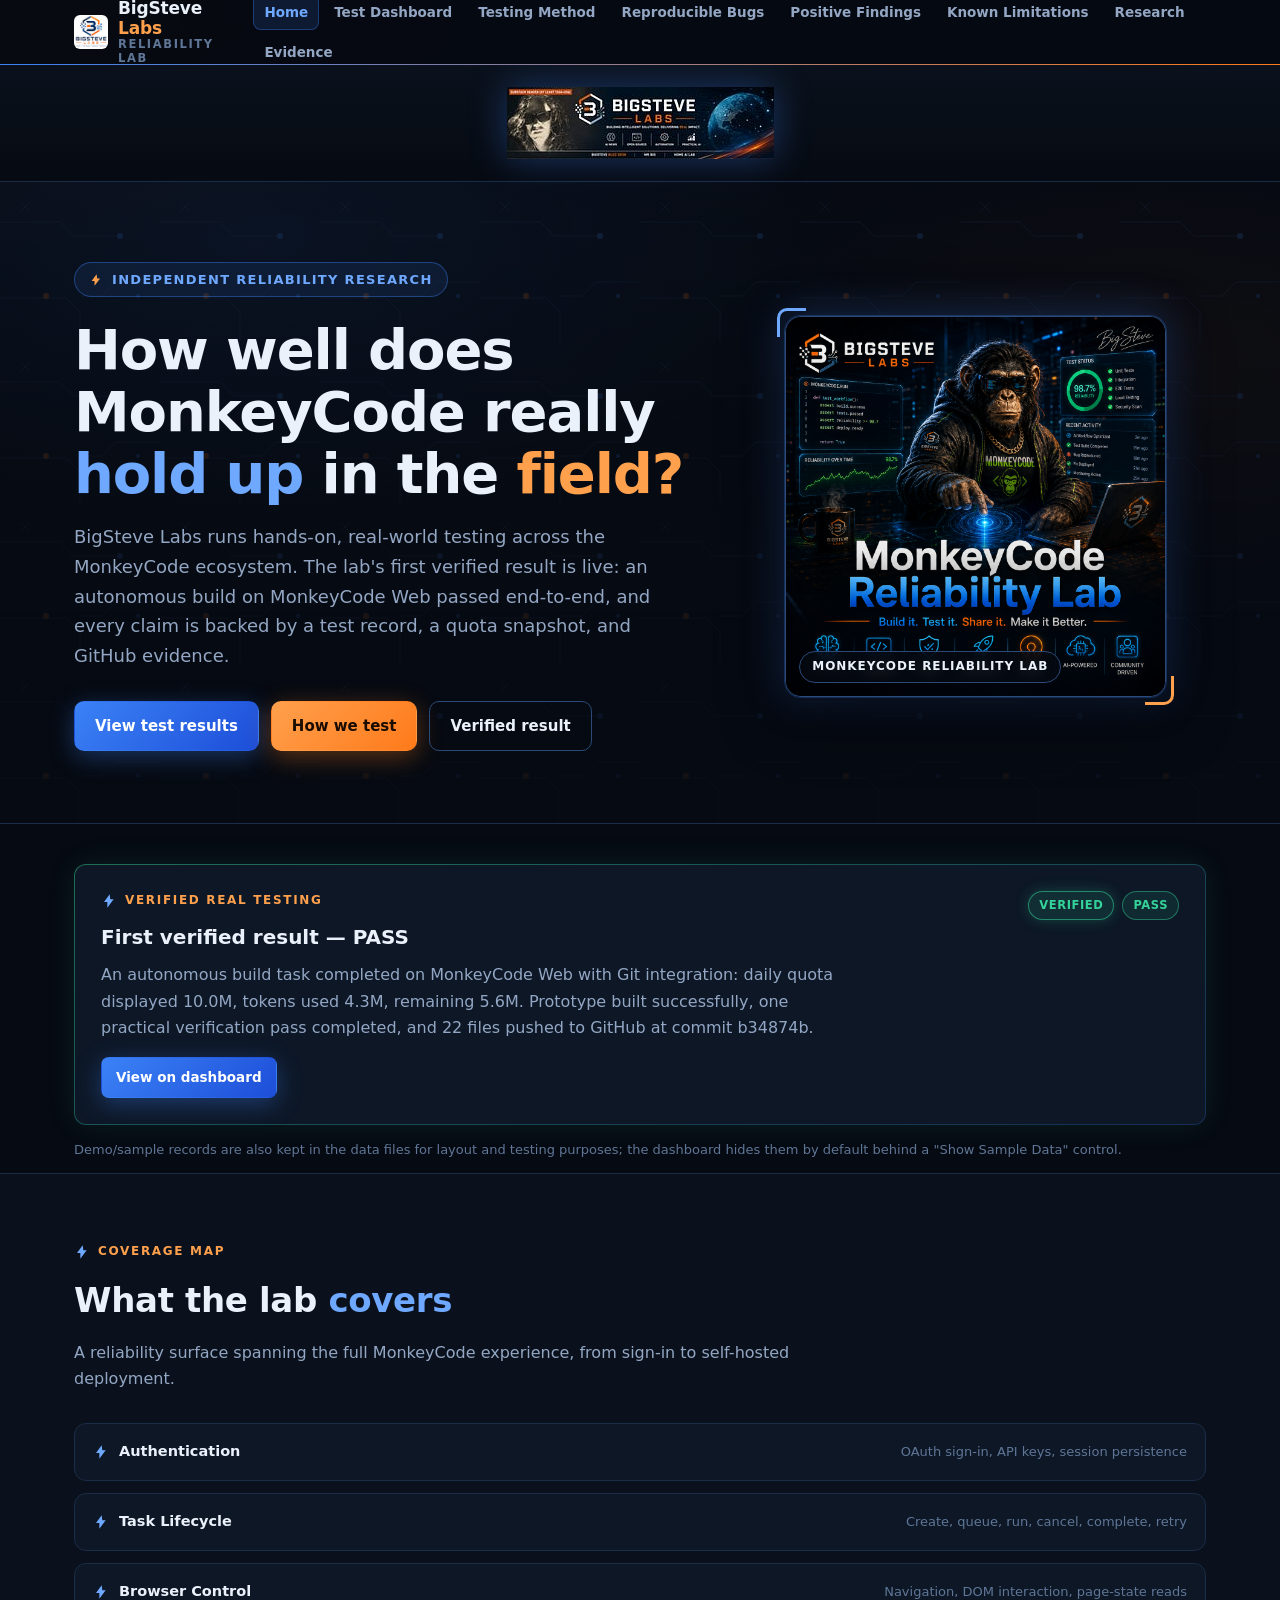
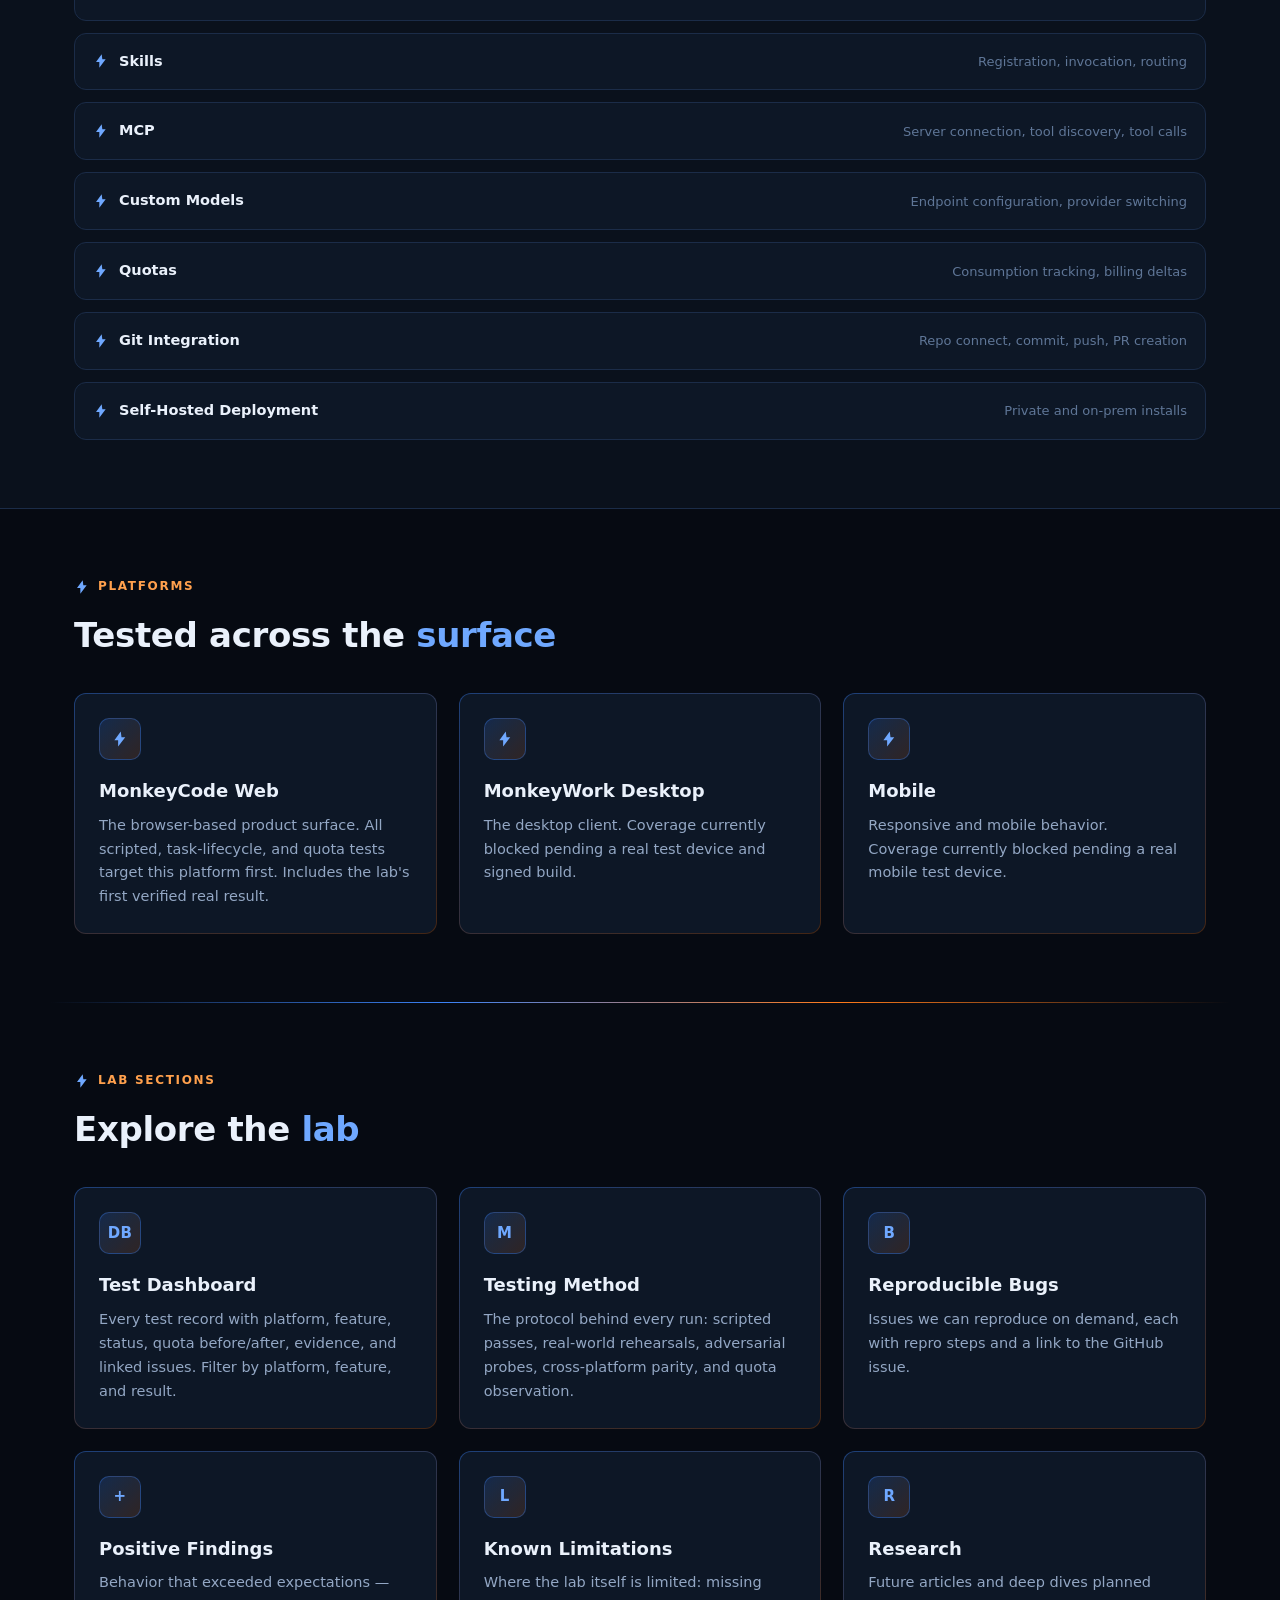
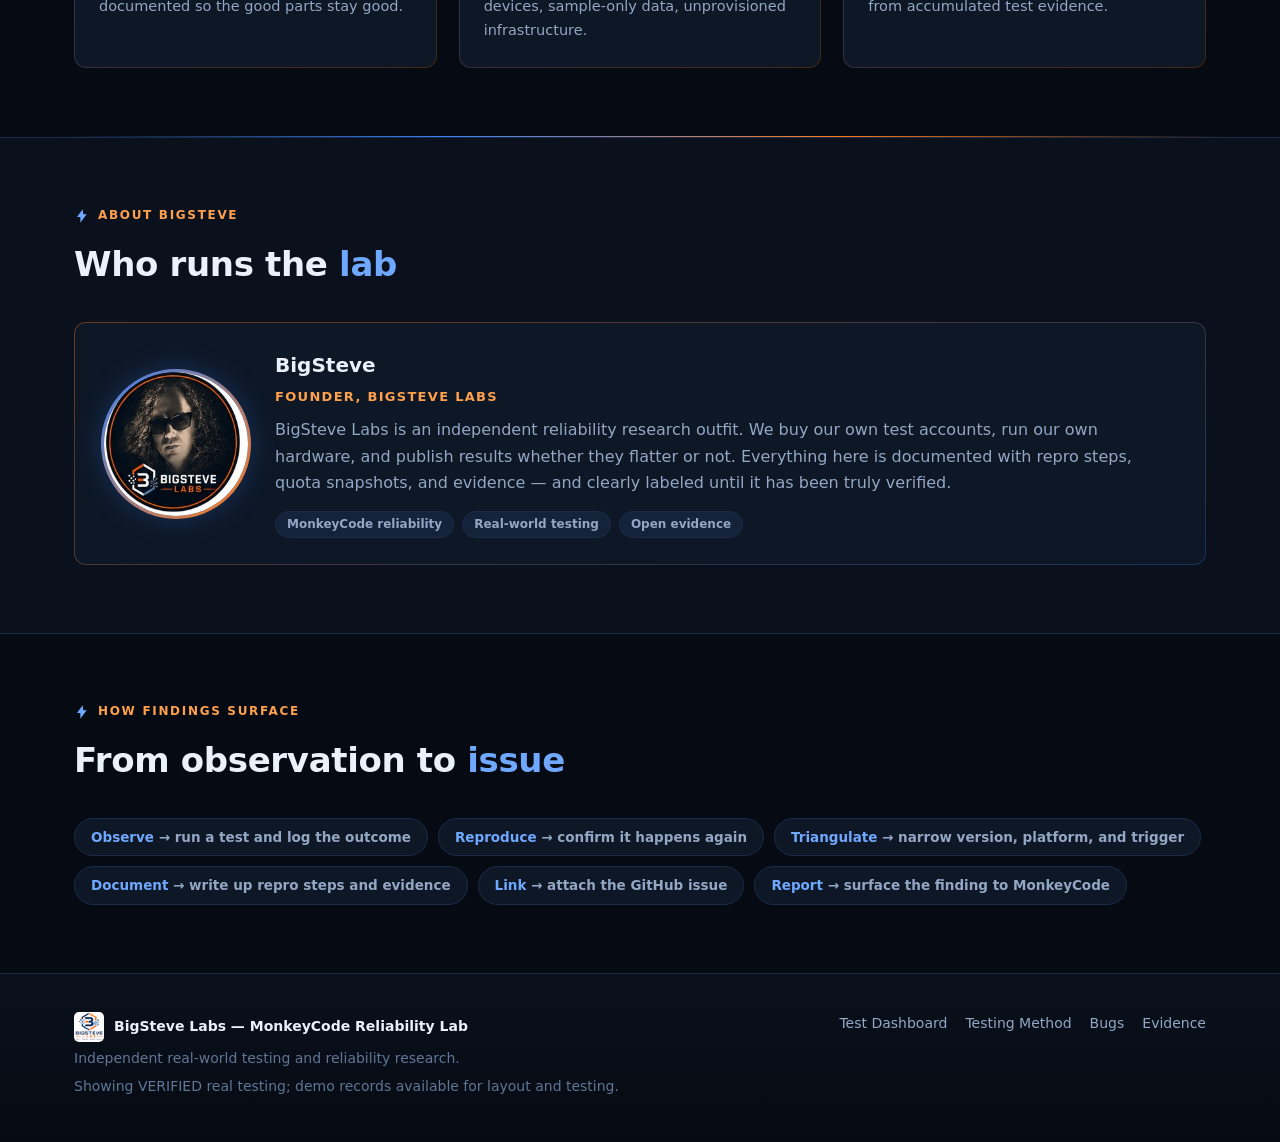
==== commit 52d323b5: "chore: keep SAMPLE data behind a toggle and lead with VERIFIED results Default dashboard view now sh" ====
--- a/index.html
+++ b/index.html
@@ -45,9 +45,10 @@
         <span class="eyebrow"><svg class="bolt" viewBox="0 0 24 24" aria-hidden="true"><path d="M13 2 4.5 13.5h5L9.5 22 19 9.5h-5L13 2Z"/></svg> Independent reliability research</span>
         <h1>How well does MonkeyCode really <span class="hl">hold up</span> in the <span class="hl2">field?</span></h1>
         <p class="lede">
-          BigSteve Labs runs hands-on, real-world tests across the MonkeyCode ecosystem —
-          Web, MonkeyWork Desktop, and mobile — and publishes the results here.
-          Every claim is backed by a test record, an evidence trail, and a link back to GitHub.
+          BigSteve Labs runs hands-on, real-world testing across the MonkeyCode ecosystem.
+          The lab's first verified result is live: an autonomous build on MonkeyCode Web
+          passed end-to-end, and every claim is backed by a test record, a quota snapshot,
+          and GitHub evidence.
         </p>
         <div class="hero-actions">
           <a class="btn btn-primary" href="dashboard.html">View test results</a>
@@ -62,9 +63,31 @@
     </div>
   </section>
 
-  <section class="section">
-    <div class="container">
-      <div data-sample-banner></div>
+  <section class="section" style="padding-top: 40px; padding-bottom: 0;">
+    <div class="container">
+      <div class="callout-real">
+        <div style="display: flex; justify-content: space-between; gap: 14px; flex-wrap: wrap; align-items: flex-start;">
+          <div>
+            <p class="section-kicker"><svg class="bolt" viewBox="0 0 24 24" aria-hidden="true"><path d="M13 2 4.5 13.5h5L9.5 22 19 9.5h-5L13 2Z"/></svg> Verified real testing</p>
+            <h3 style="margin: 0 0 8px; font-size: 20px;">First verified result — PASS</h3>
+            <p style="margin: 0; color: var(--text-muted); max-width: 72ch;">
+              An autonomous build task completed on MonkeyCode Web with Git integration:
+              daily quota displayed 10.0M, tokens used 4.3M, remaining 5.6M. Prototype
+              built successfully, one practical verification pass completed, and
+              22 files pushed to GitHub at commit b34874b.
+            </p>
+          </div>
+          <div style="display: flex; gap: 8px; flex-wrap: wrap;">
+            <span class="badge badge-real">VERIFIED</span>
+            <span class="badge badge-pass">PASS</span>
+          </div>
+        </div>
+        <a class="btn btn-primary btn-sm" style="margin-top: 16px;" href="dashboard.html">View on dashboard</a>
+      </div>
+      <p class="note-sm" style="margin-top: 14px;">
+        Demo/sample records are also kept in the data files for layout and testing purposes;
+        the dashboard hides them by default behind a "Show Sample Data" control.
+      </p>
     </div>
   </section>
 
@@ -212,7 +235,7 @@
       <div>
         <div class="labs"><img src="assets/images/pic%205.png" alt="BigSteve Labs logo" /> BigSteve Labs — MonkeyCode Reliability Lab</div>
         <div class="tagline">Independent real-world testing and reliability research.</div>
-        <div class="tagline dim">All data is SAMPLE DATA except where explicitly marked VERIFIED.</div>
+        <div class="tagline dim">Showing VERIFIED real testing; demo records available for layout and testing.</div>
       </div>
       <div class="links">
         <a href="dashboard.html">Test Dashboard</a>
--- a/assets/css/style.css
+++ b/assets/css/style.css
@@ -570,6 +570,28 @@
 .stack { display: flex; flex-direction: column; gap: 16px; }
 .mb { margin-bottom: 24px; }
 
+/* ============ Sample toggle ============ */
+.check-toggle {
+  display: inline-flex; align-items: center; gap: 9px;
+  font-size: 14px; font-weight: 600; color: var(--text-muted);
+  cursor: pointer; padding: 10px 12px;
+  background: var(--bg); border: 1px solid var(--border-strong); border-radius: 9px;
+  width: 100%;
+}
+.check-toggle:hover { color: var(--text); border-color: var(--blue); }
+.check-toggle input { accent-color: var(--blue); width: 16px; height: 16px; cursor: pointer; }
+
+.note-sm { font-size: 13px; color: var(--text-dim); }
+
+.callout-real {
+  background: linear-gradient(var(--bg-elev), var(--bg-elev)) padding-box,
+              linear-gradient(160deg, rgba(52, 211, 153, 0.5), rgba(59, 130, 246, 0.3)) border-box;
+  border: 1px solid transparent;
+  border-radius: var(--radius);
+  padding: 26px;
+  box-shadow: 0 0 30px rgba(52, 211, 153, 0.10);
+}
+
 /* ============ Responsive ============ */
 @media (max-width: 960px) {
   .hero-split { grid-template-columns: 1fr; gap: 34px; }
